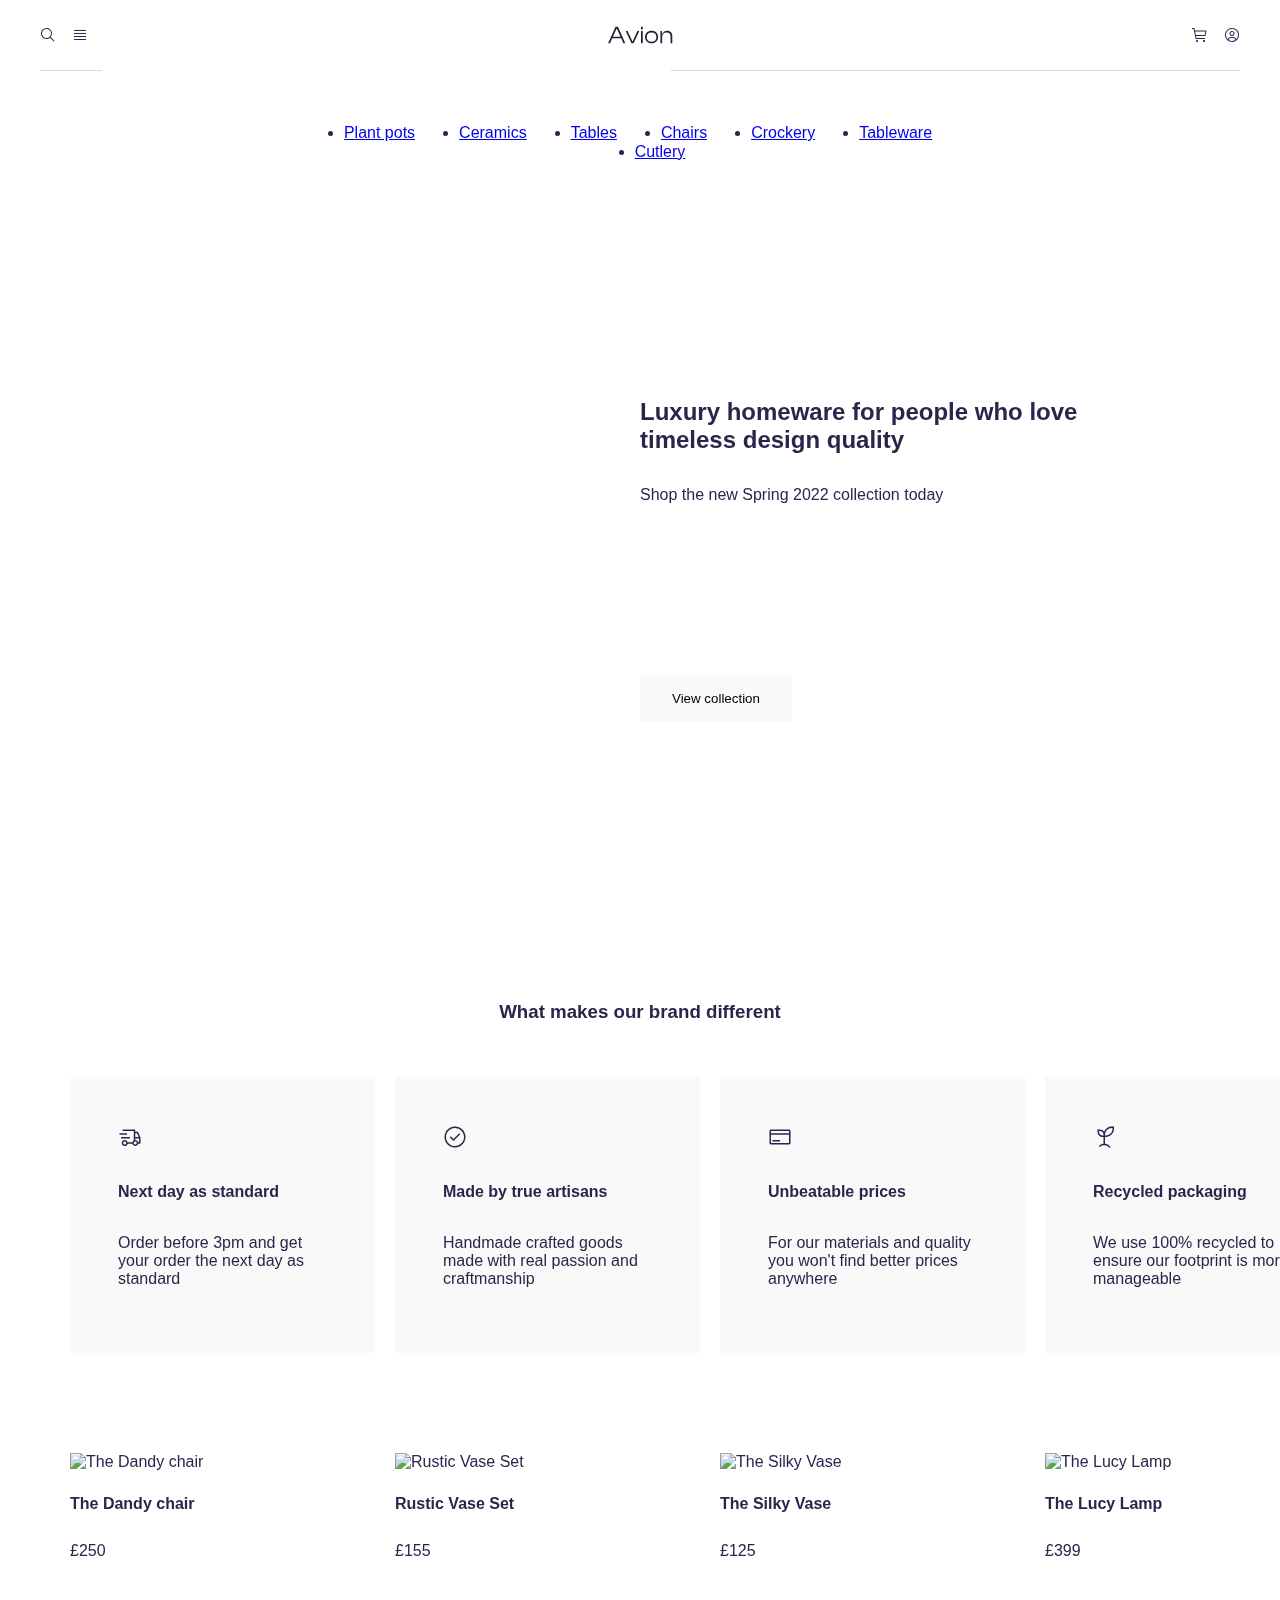
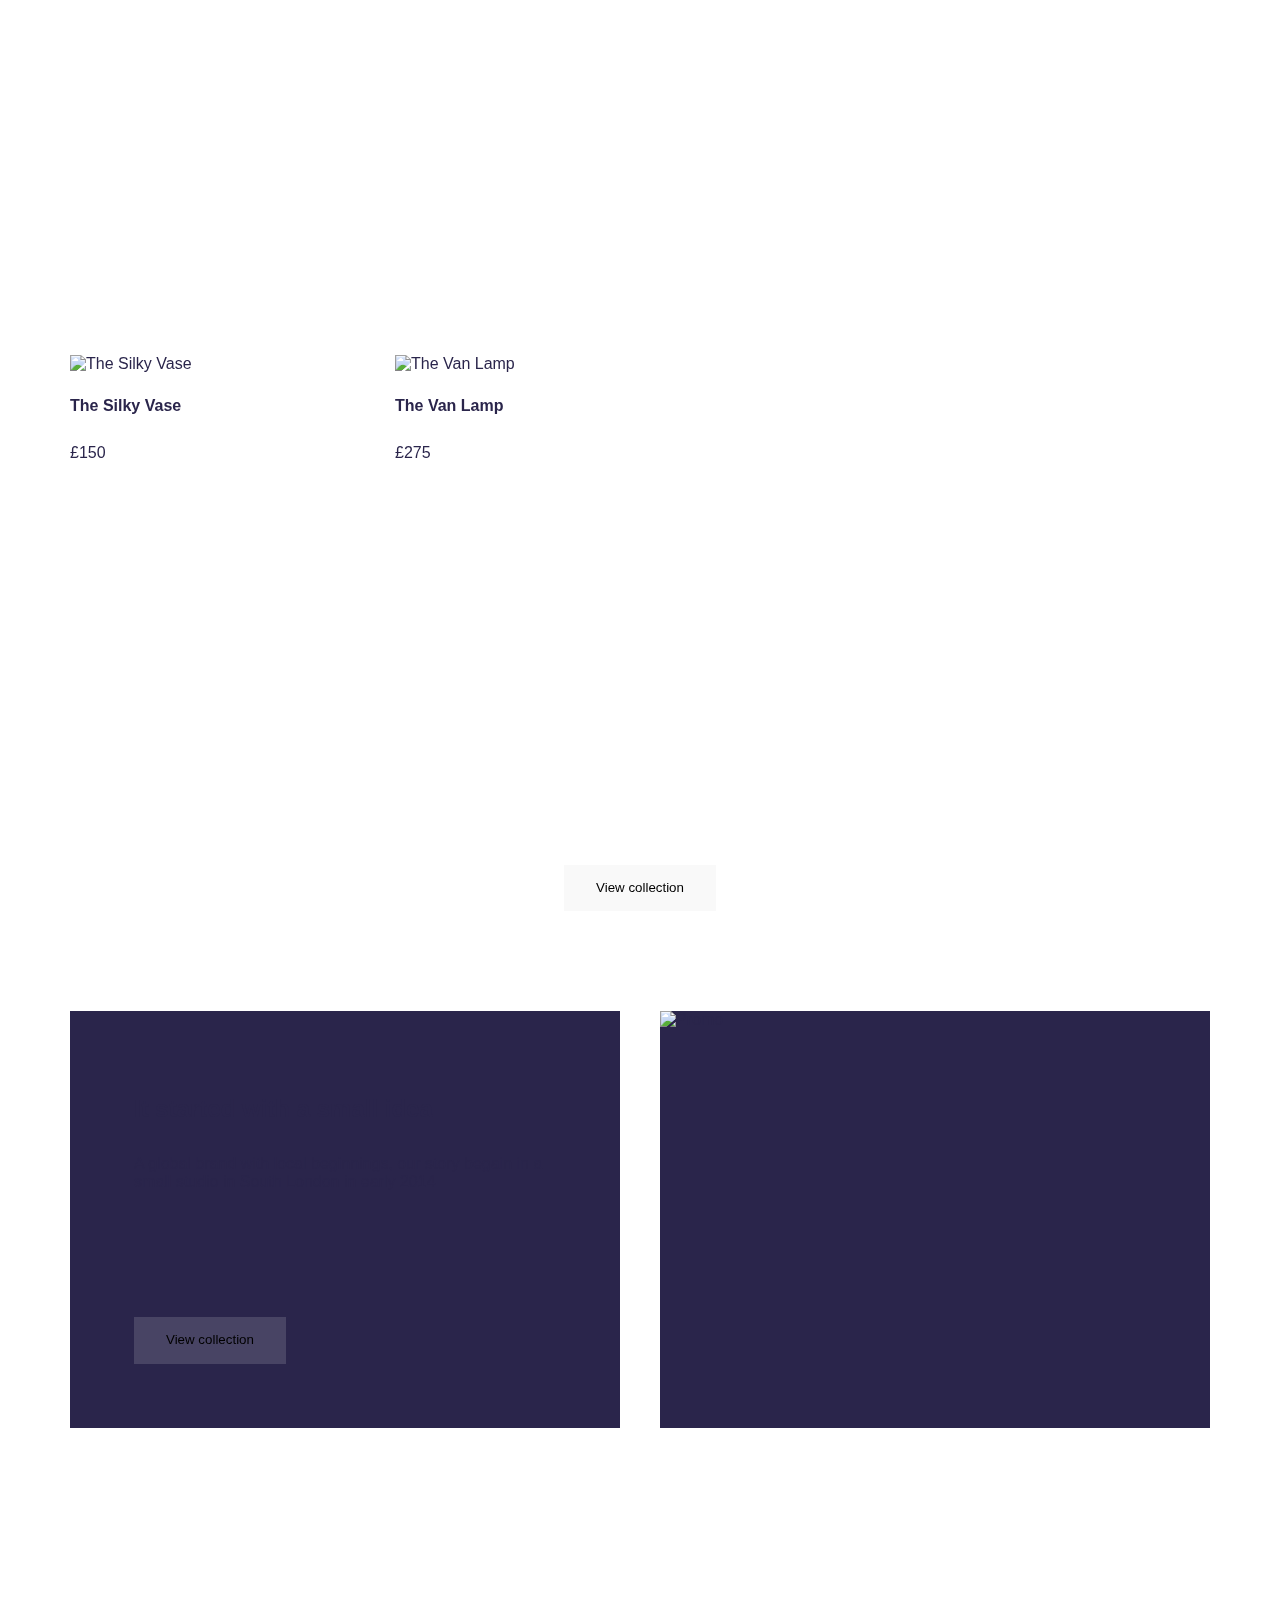
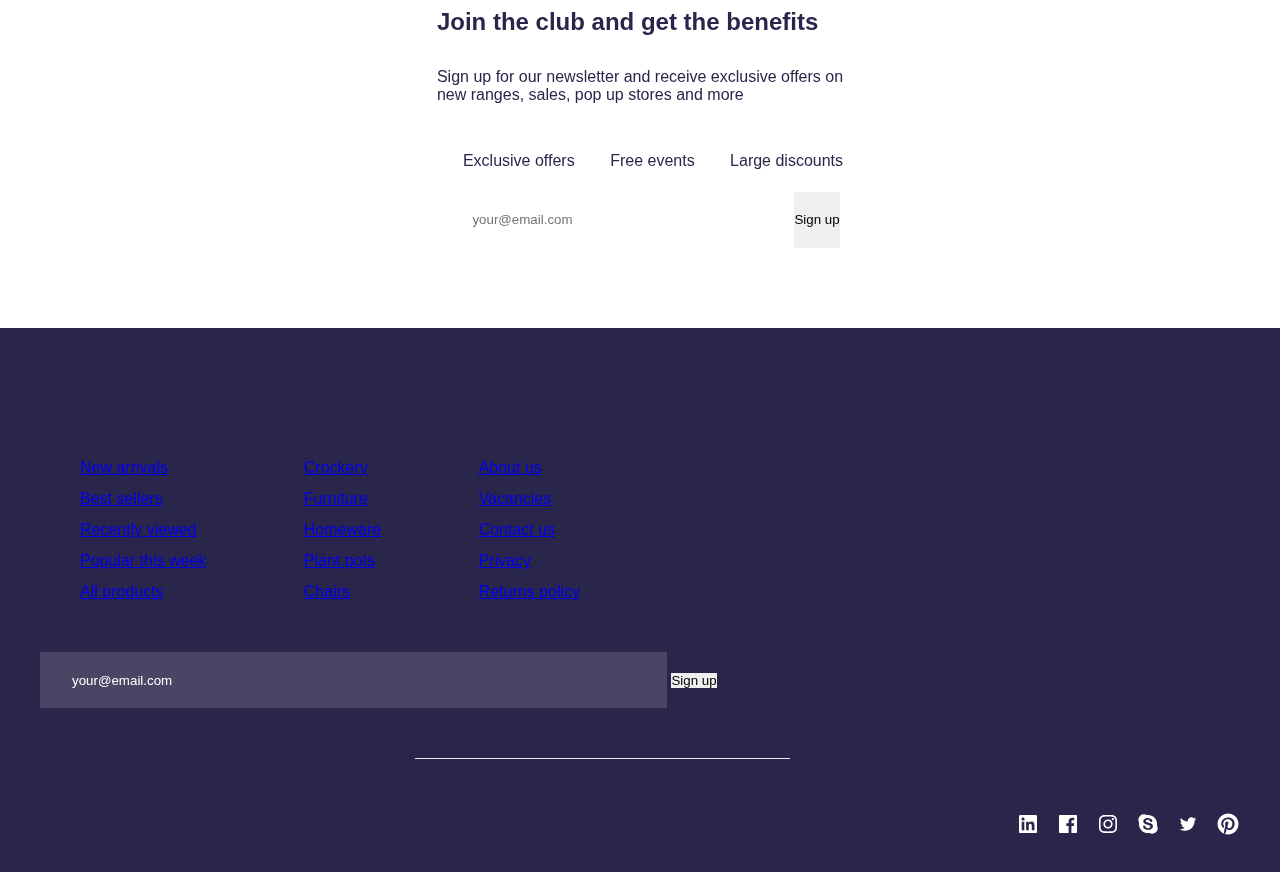
==== index.html @ 1f69c9cd "New Page" ====
<!DOCTYPE html>
<html lang="en">

<head>
  <meta charset="UTF-8" />
  <meta http-equiv="X-UA-Compatible" content="IE=edge" />
  <meta name="viewport" content="width=device-width, initial-scale=1.0" />

  <link href="https://api.fontshare.com/v2/css?f[]=satoshi@400&f[]=clash-display@400&display=swap" rel="stylesheet" />
  <link rel="shortcut icon" href="/img/ico/ico.ico" type="image/x-icon">

  <link rel="stylesheet" href="/css/style.css">
  <link rel="stylesheet" href="/css/fonts.css">
  <link rel="stylesheet" href="/css/responsive.css">

  <!-- <script>function addClass(A) { document.documentElement.classList.add(A) } var avif = new Image; function check_webp_feature(a) { var e = new Image; e.onload = function () { var A = 0 < e.width && 0 < e.height; a(A) }, e.onerror = function () { a(!1) }, e.src = "[data-uri]" } avif.src = "[data-uri]", avif.onload = function () { addClass("avif") }, avif.onerror = function () { check_webp_feature(function (A) { return addClass(A ? "webp" : "fallback") }) };</script> -->

  <title>Avion</title>
</head>

<body>

  <header class="header">

    <div class="header-container">
      <div class="wrapper">
        <nav class="top-nav__item wrapper">
          <a class="top-nav__ico" href="#" title="Search">
            <svg width="16" height="16" viewBox="0 0 24 24" fill="none" xmlns="http://www.w3.org/2000/svg">
              <rect width="24" height="24" fill="none" style="mix-blend-mode:multiply" />
              <path
                d="M21.7499 20.6894L16.0859 15.0254C17.4469 13.3914 18.1256 11.2956 17.9808 9.17395C17.8359 7.05231 16.8787 5.06819 15.3082 3.63434C13.7378 2.20048 11.675 1.42729 9.54894 1.4756C7.42292 1.52391 5.39736 2.39001 3.89365 3.89372C2.38993 5.39744 1.52384 7.42299 1.47552 9.54902C1.42721 11.675 2.20041 13.7378 3.63426 15.3083C5.06812 16.8788 7.05224 17.836 9.17387 17.9808C11.2955 18.1257 13.3913 17.447 15.0253 16.0859L20.6894 21.75L21.7499 20.6894ZM2.99993 9.75001C2.99993 8.41499 3.39581 7.10994 4.13751 5.99991C4.87921 4.88988 5.93342 4.02471 7.16682 3.51382C8.40022 3.00293 9.75742 2.86926 11.0668 3.12971C12.3762 3.39016 13.5789 4.03303 14.5229 4.97704C15.4669 5.92104 16.1098 7.12378 16.3702 8.43315C16.6307 9.74252 16.497 11.0997 15.9861 12.3331C15.4752 13.5665 14.6101 14.6207 13.5 15.3624C12.39 16.1041 11.085 16.5 9.74993 16.5C7.96033 16.498 6.2446 15.7862 4.97916 14.5208C3.71371 13.2553 3.00192 11.5396 2.99993 9.75001Z"
                fill="#2A254B" />
            </svg>
          </a>
          <a class="top-nav__ico menu" href="#" title="Menu">
            <svg width="16" height="16" viewBox="0 0 24 24" fill="none" xmlns="http://www.w3.org/2000/svg">
              <rect width="24" height="24" fill="white" style="mix-blend-mode:multiply" />
              <path d="M21 4.5H3V6H21V4.5Z" fill="#2A254B" />
              <path d="M21 18H3V19.5H21V18Z" fill="#2A254B" />
              <path d="M21 9H3V10.5H21V9Z" fill="#2A254B" />
              <path d="M21 13.5H3V15H21V13.5Z" fill="#2A254B" />
            </svg>
          </a>
        </nav>

        <a class="top-nav__link" href="index.html" title="Home">
          <svg width="65" height="30" viewBox="0 0 64 18" fill="none" xmlns="http://www.w3.org/2000/svg">
            <path
              d="M1.992 17L4.152 12.272H12.984L15.144 17H17.064L9.768 0.92H7.392L0.12 17H1.992ZM7.608 4.64L8.472 2.552H8.616L9.504 4.64L12.288 10.736H4.848L7.608 4.64ZM25.1717 17L30.8357 5.144H28.9877L24.2117 15.32H24.0677L19.2677 5.144H17.4197L23.0837 17H25.1717ZM34.2221 3.632V0.92H32.5181V3.632H34.2221ZM34.2221 17V5.144H32.5181V17H34.2221ZM42.8964 17.24C46.7844 17.24 49.3524 14.672 49.3524 11.072C49.3524 7.472 46.7844 4.904 42.8964 4.904C39.0324 4.904 36.4644 7.472 36.4644 11.072C36.4644 14.672 39.0324 17.24 42.8964 17.24ZM42.8964 15.704C39.6324 15.704 38.1444 13.952 38.1444 11.072C38.1444 8.216 39.6324 6.44 42.8964 6.44C46.1604 6.44 47.6724 8.216 47.6724 11.072C47.6724 13.952 46.1604 15.704 42.8964 15.704ZM53.3237 17V11.264C53.3237 8.216 54.8357 6.464 57.7157 6.464C60.4277 6.464 61.6037 7.88 61.6037 10.328V17H63.3077V10.088C63.3077 7.28 61.6517 4.904 58.3157 4.904C55.3637 4.904 53.6837 6.848 53.2757 8.864H53.1557V5.144H51.6197V17H53.3237Z"
              fill="#22202E" />
          </svg>
        </a>

        <nav class="top-nav__item wrapper">
          <a class="top-nav__ico" href="#" title="Cart">
            <svg width="16" height="16" viewBox="0 0 24 24" fill="none" xmlns="http://www.w3.org/2000/svg">
              <rect width="24" height="24" fill="white" style="mix-blend-mode:multiply" />
              <path
                d="M7.5 22.5C8.32843 22.5 9 21.8285 9 21C9 20.1716 8.32843 19.5 7.5 19.5C6.67157 19.5 6 20.1716 6 21C6 21.8285 6.67157 22.5 7.5 22.5Z"
                fill="#2A254B" />
              <path
                d="M18 22.5C18.8284 22.5 19.5 21.8285 19.5 21C19.5 20.1716 18.8284 19.5 18 19.5C17.1716 19.5 16.5 20.1716 16.5 21C16.5 21.8285 17.1716 22.5 18 22.5Z"
                fill="#2A254B" />
              <path
                d="M21 5.25003H4.365L3.75 2.10003C3.71494 1.92807 3.62068 1.77386 3.48364 1.66423C3.3466 1.5546 3.17546 1.49649 3 1.50003H0V3.00003H2.385L5.25 17.4C5.28506 17.572 5.37932 17.7262 5.51636 17.8358C5.6534 17.9455 5.82454 18.0036 6 18H19.5V16.5H6.615L6 13.5H19.5C19.6734 13.5043 19.8429 13.4483 19.9796 13.3416C20.1163 13.235 20.2119 13.0842 20.25 12.915L21.75 6.16503C21.7751 6.05375 21.7745 5.9382 21.7483 5.82718C21.722 5.71616 21.6708 5.61259 21.5985 5.52436C21.5261 5.43613 21.4347 5.36556 21.3309 5.31802C21.2272 5.27048 21.114 5.24723 21 5.25003ZM18.9 12H5.715L4.665 6.75003H20.0625L18.9 12Z"
                fill="#2A254B" />
            </svg>
          </a>
          <a class="top-nav__ico" href="#" title="Profile">
            <svg width="16" height="16" viewBox="0 0 24 24" fill="none" xmlns="http://www.w3.org/2000/svg">
              <rect width="24" height="24" fill="white" style="mix-blend-mode:multiply" />
              <path
                d="M12 6C11.2583 6 10.5333 6.21993 9.91662 6.63199C9.29993 7.04404 8.81928 7.62971 8.53546 8.31494C8.25163 9.00016 8.17736 9.75416 8.32206 10.4816C8.46675 11.209 8.82391 11.8772 9.34835 12.4017C9.8728 12.9261 10.541 13.2833 11.2684 13.4279C11.9958 13.5726 12.7498 13.4984 13.4351 13.2145C14.1203 12.9307 14.706 12.4501 15.118 11.8334C15.5301 11.2167 15.75 10.4917 15.75 9.75C15.75 8.75544 15.3549 7.80161 14.6517 7.09835C13.9484 6.39509 12.9946 6 12 6ZM12 12C11.555 12 11.12 11.868 10.75 11.6208C10.38 11.3736 10.0916 11.0222 9.92128 10.611C9.75098 10.1999 9.70642 9.7475 9.79324 9.31105C9.88005 8.87459 10.0943 8.47368 10.409 8.15901C10.7237 7.84434 11.1246 7.63005 11.5611 7.54323C11.9975 7.45642 12.4499 7.50097 12.861 7.67127C13.2722 7.84157 13.6236 8.12996 13.8708 8.49997C14.118 8.86998 14.25 9.30499 14.25 9.75C14.2493 10.3465 14.0121 10.9184 13.5903 11.3402C13.1684 11.7621 12.5965 11.9993 12 12Z"
                fill="#2A254B" />
              <path
                d="M12 1.5C9.9233 1.5 7.89323 2.11581 6.16652 3.26957C4.4398 4.42332 3.09399 6.0632 2.29927 7.98182C1.50455 9.90045 1.29661 12.0116 1.70176 14.0484C2.1069 16.0852 3.10693 17.9562 4.57538 19.4246C6.04383 20.8931 7.91476 21.8931 9.95156 22.2982C11.9884 22.7034 14.0996 22.4955 16.0182 21.7007C17.9368 20.906 19.5767 19.5602 20.7304 17.8335C21.8842 16.1068 22.5 14.0767 22.5 12C22.4969 9.21619 21.3896 6.5473 19.4212 4.57884C17.4527 2.61039 14.7838 1.50314 12 1.5ZM7.5 19.7824V18.75C7.50066 18.1535 7.73792 17.5815 8.15974 17.1597C8.58155 16.7379 9.15347 16.5007 9.75 16.5H14.25C14.8465 16.5007 15.4185 16.7379 15.8403 17.1597C16.2621 17.5815 16.4993 18.1535 16.5 18.75V19.7824C15.1344 20.5798 13.5814 21 12 21C10.4186 21 8.86563 20.5798 7.5 19.7824ZM17.9944 18.6944C17.9795 17.7105 17.5786 16.772 16.8782 16.0809C16.1778 15.3899 15.2339 15.0017 14.25 15H9.75C8.76608 15.0017 7.8222 15.3899 7.1218 16.0809C6.42139 16.772 6.02054 17.7105 6.00563 18.6944C4.64555 17.4799 3.68643 15.881 3.25526 14.1093C2.82408 12.3377 2.9412 10.4769 3.59111 8.77324C4.24101 7.06963 5.39304 5.6036 6.89466 4.56927C8.39627 3.53495 10.1766 2.98112 12 2.98112C13.8234 2.98112 15.6037 3.53495 17.1054 4.56927C18.607 5.6036 19.759 7.06963 20.4089 8.77324C21.0588 10.4769 21.1759 12.3377 20.7448 14.1093C20.3136 15.881 19.3545 17.4799 17.9944 18.6944Z"
                fill="#2A254B" />
            </svg>
          </a>
        </nav>
      </div>

      <div class="header-wrapper">
        <xml version="1.0" standalone="no" ?>
          <svg id="Divider" width="1386" height="1" viewBox="0 0 1386 1" fill="none" xmlns="http://www.w3.org/2000/svg"
            style="max-width: 100%; max-height: 100%;">
            <line x1="-4.37114e-08" y1="0.500122" x2="1386" y2="0.500001" stroke="black" stroke-opacity="0.1"
              stroke-dasharray="0,0,0,1386">
              <animate attributeType="XML" attributeName="stroke-dasharray" repeatCount="1" dur="1.6129032258064515s"
                values="0,0,0,1386; 
                  0,693,693,0; 
                  1386,0,0,0" keyTimes="0; 0.5; 1" fill="freeze"></animate>
            </line>
            <line x1="-4.37114e-08" y1="0.500122" x2="1386" y2="0.500001" stroke="#CAC6DA" stroke-opacity="0.1"
              stroke-dasharray="0,0,0,1386">
              <animate attributeType="XML" attributeName="stroke-dasharray" repeatCount="1" dur="1.6129032258064515s"
                values="0,0,0,1386; 
                  0,693,693,0; 
                  1386,0,0,0" keyTimes="0; 0.5; 1" fill="freeze"></animate>
            </line>
            <line x1="-4.37114e-08" y1="0.500122" x2="1386" y2="0.500001" stroke="#4E4D93" stroke-opacity="0.1"
              stroke-dasharray="0,0,0,1386">
              <animate attributeType="XML" attributeName="stroke-dasharray" repeatCount="1" dur="1.6129032258064515s"
                values="0,0,0,1386; 
                  0,693,693,0; 
                  1386,0,0,0" keyTimes="0; 0.5; 1" fill="freeze"></animate>
            </line>
            <setting>{"type":"direct","speed":31,"random":1,"shift":1,"size":1,"rupture":50}</setting>
          </svg>
      </div>

      <div class="header-wrapper">
        <nav class="top-nav__link">
          <ul class="main-nav__list wrapper">
            <li class="main-nav__item">
              <a class="body__medium link" href="#">Plant pots</a>
            </li>
            <li class="main-nav__item">
              <a class="body__medium link" href="#">Ceramics</a>
            </li>
            <li class="main-nav__item">
              <a class="body__medium link" href="#">Tables</a>
            </li>
            <li class="main-nav__item">
              <a class="body__medium link" href="#">Chairs</a>
            </li>
            <li class="main-nav__item">
              <a class="body__medium link" href="#">Crockery</a>
            </li>
            <li class="main-nav__item">
              <a class="body__medium link" href="#">Tableware</a>
            </li>
            <li class="main-nav__item">
              <a class="body__medium link" href="#">Cutlery</a>
            </li>
          </ul>
        </nav>
      </div>

    </div>

  </header>

  <main>

    <section class="hero-block">
      <div class="container">
        <div class="wrapper-right">
          <div class="hero-block__content wrapper-column">
            <div class="block__text">
              <h2>
                Luxury homeware for people who love timeless design quality
              </h2>
              <p class="body__large card-header">
                Shop the new Spring 2022 collection today
              </p>
            </div>
            <button class="view-collection__button body__medium">
              View collection
            </button>
          </div>
        </div>
      </div>
    </section>

    <section class="features">
      <div class="container">

        <div class="content">

          <div class="features_header">
            <h3>What makes our brand different</h3>
          </div>

          <div class="wrapper card-wrapper">

            <div class="features-card">

              <svg width="24" height="24" viewBox="0 0 24 24" fill="none" xmlns="http://www.w3.org/2000/svg">
                <rect width="24" height="24" fill="none" style="mix-blend-mode:multiply" />
                <path d="M12 12H3V13.5H12V12Z" fill="#2A254B" />
                <path d="M9 8.25H1.5V9.75H9V8.25Z" fill="#2A254B" />
                <path
                  d="M22.4392 12.4548L20.1892 7.2048C20.1315 7.06979 20.0355 6.95469 19.9129 6.87383C19.7904 6.79297 19.6468 6.74991 19.5 6.75H17.25V5.25C17.25 5.05109 17.171 4.86032 17.0303 4.71967C16.8897 4.57902 16.6989 4.5 16.5 4.5H4.5V6H15.75V15.4172C15.4083 15.6156 15.1092 15.8797 14.8701 16.1943C14.6309 16.5089 14.4564 16.8677 14.3566 17.25H9.64342C9.46088 16.543 9.02675 15.9269 8.42242 15.517C7.81809 15.1072 7.08504 14.9319 6.36067 15.0239C5.63631 15.1159 4.97038 15.4689 4.48768 16.0168C4.00499 16.5647 3.73869 17.2698 3.73869 18C3.73869 18.7302 4.00499 19.4353 4.48768 19.9832C4.97038 20.5311 5.63631 20.8841 6.36067 20.9761C7.08504 21.0681 7.81809 20.8928 8.42242 20.483C9.02675 20.0731 9.46088 19.457 9.64342 18.75H14.3566C14.5201 19.3933 14.8934 19.9638 15.4174 20.3712C15.9414 20.7787 16.5862 20.9999 17.25 20.9999C17.9138 20.9999 18.5586 20.7787 19.0826 20.3712C19.6066 19.9638 19.9799 19.3933 20.1434 18.75H21.75C21.9489 18.75 22.1397 18.671 22.2803 18.5303C22.421 18.3897 22.5 18.1989 22.5 18V12.75C22.5 12.6485 22.4793 12.548 22.4392 12.4548ZM6.75 19.5C6.45333 19.5 6.16332 19.412 5.91665 19.2472C5.66997 19.0824 5.47771 18.8481 5.36418 18.574C5.25065 18.2999 5.22094 17.9983 5.27882 17.7074C5.3367 17.4164 5.47956 17.1491 5.68934 16.9393C5.89912 16.7296 6.16639 16.5867 6.45736 16.5288C6.74834 16.4709 7.04994 16.5006 7.32403 16.6142C7.59811 16.7277 7.83238 16.92 7.9972 17.1666C8.16203 17.4133 8.25 17.7033 8.25 18C8.24954 18.3977 8.09136 18.779 7.81016 19.0602C7.52895 19.3414 7.14768 19.4995 6.75 19.5ZM17.25 8.25H19.0056L20.6129 12H17.25V8.25ZM17.25 19.5C16.9533 19.5 16.6633 19.412 16.4166 19.2472C16.17 19.0824 15.9777 18.8481 15.8642 18.574C15.7506 18.2999 15.7209 17.9983 15.7788 17.7074C15.8367 17.4164 15.9796 17.1491 16.1893 16.9393C16.3991 16.7296 16.6664 16.5867 16.9574 16.5288C17.2483 16.4709 17.5499 16.5006 17.824 16.6142C18.0981 16.7277 18.3324 16.92 18.4972 17.1666C18.662 17.4133 18.75 17.7033 18.75 18C18.7495 18.3977 18.5914 18.779 18.3102 19.0602C18.0289 19.3414 17.6477 19.4995 17.25 19.5ZM21 17.25H20.1434C19.9782 16.6076 19.6045 16.0382 19.0808 15.631C18.5572 15.2239 17.9133 15.0019 17.25 15V13.5H21V17.25Z"
                  fill="#2A254B" />
              </svg>
              <h4 class="card-header">Next day as standard</h4>
              <p class="body__medium">
                Order before 3pm and get your order the next day as standard
              </p>

            </div>

            <div class="features-card">

              <svg width="24" height="24" viewBox="0 0 24 24" fill="none" xmlns="http://www.w3.org/2000/svg">
                <rect width="24" height="24" fill="none" style="mix-blend-mode:multiply" />
                <path d="M10.5 16.0605L6.75 12.3097L7.80976 11.25L10.5 13.9395L16.1888 8.25L17.25 9.31125L10.5 16.0605Z"
                  fill="#2A254B" />
                <path
                  d="M12 1.5C9.9233 1.5 7.89323 2.11581 6.16652 3.26957C4.4398 4.42332 3.09399 6.0632 2.29927 7.98182C1.50455 9.90045 1.29661 12.0116 1.70176 14.0484C2.1069 16.0852 3.10693 17.9562 4.57538 19.4246C6.04383 20.8931 7.91476 21.8931 9.95156 22.2982C11.9884 22.7034 14.0996 22.4955 16.0182 21.7007C17.9368 20.906 19.5767 19.5602 20.7304 17.8335C21.8842 16.1068 22.5 14.0767 22.5 12C22.5 9.21523 21.3938 6.54451 19.4246 4.57538C17.4555 2.60625 14.7848 1.5 12 1.5ZM12 21C10.22 21 8.47992 20.4722 6.99987 19.4832C5.51983 18.4943 4.36628 17.0887 3.68509 15.4442C3.0039 13.7996 2.82567 11.99 3.17294 10.2442C3.5202 8.49836 4.37737 6.89471 5.63604 5.63604C6.89472 4.37737 8.49836 3.5202 10.2442 3.17293C11.99 2.82567 13.7996 3.0039 15.4442 3.68508C17.0887 4.36627 18.4943 5.51983 19.4832 6.99987C20.4722 8.47991 21 10.22 21 12C21 14.3869 20.0518 16.6761 18.364 18.364C16.6761 20.0518 14.387 21 12 21Z"
                  fill="#2A254B" />
              </svg>
              <h4 class="card-header">Made by true artisans</h4>
              <p class="body__medium">
                Handmade crafted goods made with real passion and craftmanship
              </p>

            </div>

            <div class="features-card">

              <svg width="24" height="24" viewBox="0 0 24 24" fill="none" xmlns="http://www.w3.org/2000/svg">
                <rect width="24" height="24" fill="none" style="mix-blend-mode:multiply" />
                <path
                  d="M21 4.5H3C2.60218 4.5 2.22064 4.65804 1.93934 4.93934C1.65804 5.22064 1.5 5.60218 1.5 6V18C1.5 18.3978 1.65804 18.7794 1.93934 19.0607C2.22064 19.342 2.60218 19.5 3 19.5H21C21.3978 19.5 21.7794 19.342 22.0607 19.0607C22.342 18.7794 22.5 18.3978 22.5 18V6C22.5 5.60218 22.342 5.22064 22.0607 4.93934C21.7794 4.65804 21.3978 4.5 21 4.5ZM21 6V8.25H3V6H21ZM3 18V9.75H21V18H3Z"
                  fill="#2A254B" />
                <path d="M12 15H4.5V16.5H12V15Z" fill="#2A254B" />
              </svg>
              <h4 class="card-header">Unbeatable prices</h4>
              <p class="body__medium">
                For our materials and quality you won't find better prices anywhere
              </p>

            </div>

            <div class="features-card">

              <svg width="24" height="24" viewBox="0 0 24 24" fill="none" xmlns="http://www.w3.org/2000/svg">
                <rect width="24" height="24" fill="none" style="mix-blend-mode:multiply" />
                <path
                  d="M18.75 1.5C17.0878 1.50275 15.4651 2.00708 14.0942 2.94704C12.7232 3.887 11.6679 5.21881 11.0662 6.7683C10.5841 6.06903 9.93949 5.49727 9.18767 5.10216C8.43584 4.70705 7.59932 4.50041 6.75 4.5H4.5V6.75C4.50155 8.14191 5.05517 9.47637 6.0394 10.4606C7.02363 11.4448 8.35809 11.9985 9.75 12H10.5V18.787C8.7773 18.9554 7.16718 19.7191 5.94675 20.9465L7.00725 22.0071C7.63464 21.3798 8.39333 20.8995 9.22869 20.6006C10.064 20.3018 10.9553 20.192 11.8382 20.279C12.7211 20.3661 13.5737 20.6478 14.3347 21.104C15.0956 21.5602 15.7459 22.1794 16.2387 22.9172L17.4849 22.0826C16.8701 21.1638 16.0593 20.3926 15.111 19.8244C14.1626 19.2562 13.1002 18.9052 12 18.7965V12H12.75C14.9373 11.9975 17.0343 11.1275 18.5809 9.58089C20.1275 8.03425 20.9975 5.93727 21 3.75V1.5H18.75ZM9.75 10.5C8.75579 10.4989 7.80262 10.1034 7.0996 9.4004C6.39658 8.69738 6.00113 7.74421 6 6.75V6H6.75C7.74423 6.00107 8.69744 6.3965 9.40047 7.09953C10.1035 7.80256 10.4989 8.75577 10.5 9.75V10.5H9.75ZM19.5 3.75C19.498 5.5396 18.7862 7.25534 17.5208 8.52078C16.2553 9.78622 14.5396 10.498 12.75 10.5H12V9.75C12.002 7.9604 12.7138 6.24466 13.9792 4.97922C15.2447 3.71378 16.9604 3.00199 18.75 3H19.5V3.75Z"
                  fill="#2A254B" />
              </svg>
              <h4 class="card-header">Recycled packaging</h4>
              <p class="body__medium">
                We use 100% recycled to ensure our footprint is more manageable
              </p>

            </div>

          </div>

        </div>

      </div>
    </section>

    <section class="listings">
      <div class="container">

        <div class="content">

          <div class="card-wrapper">

            <div class="listings-card">
              <picture>
                <source srcSet="/img/pic/Photo.avif" type="image/avif" />
                <img width="305" height="375" decoding="async" loading="lazy" src="/img/pic/Photo.avif"
                  alt="The Dandy chair" />
              </picture>
              <h4 class="listing-card-header">The Dandy chair</h4>
              <p class="body__large">£250</p>
            </div>

            <div class="listings-card">
              <picture>
                <source srcSet="/img/pic/Photo-1.avif" type="image/avif" />
                <img width="305" height="375" decoding="async" loading="lazy" src="/img/pic/Photo-1.avif"
                  alt="Rustic Vase Set" />
              </picture>
              <h4 class="listing-card-header">Rustic Vase Set</h4>
              <p class="body__large">£155</p>
            </div>

            <div class="listings-card">
              <picture>
                <source srcSet="/img/pic/Photo-2.avif" type="image/avif" />
                <img width="305" height="375" decoding="async" loading="lazy" src="/img/pic/Photo-2.avif"
                  alt="The Silky Vase" />
              </picture>
              <h4 class="listing-card-header">The Silky Vase</h4>
              <p class="body__large">£125</p>
            </div>

            <div class="listings-card">
              <picture>
                <source srcSet="/img/pic/Photo-3.avif" type="image/avif" />
                <img width="305" height="375" decoding="async" loading="lazy" src="/img/pic/Photo-3.avif"
                  alt="The Lucy Lamp" />
              </picture>
              <h4 class="listing-card-header">The Lucy Lamp</h4>
              <p class="body__large">£399</p>
            </div>

            <div class="listings-card">
              <picture>
                <source srcSet="/img/pic/Photo-4.avif" type="image/avif" />
                <img width="305" height="375" decoding="async" loading="lazy" src="/img/pic/Photo-4.avif"
                  alt="The Silky Vase" />
              </picture>
              <h4 class="listing-card-header">The Silky Vase</h4>
              <p class="body__large">£150</p>
            </div>

            <div class="listings-card">
              <picture>
                <source srcSet="/img/pic/Photo-5.avif" type="image/avif" />
                <img width="305" height="375" decoding="async" loading="lazy" src="/img/pic/Photo-5.avif"
                  alt="The Van Lamp" />
              </picture>
              <h4 class="listing-card-header">The Van Lamp</h4>
              <p class="body__large">£275</p>
            </div>

          </div>

          <button class="view-collection__button body__medium listings-button">
            View collection
          </button>

        </div>

      </div>

    </section>

    <section class="promo">
      <div class="container">
        <div class="wrapper">
          <div class="promo-card wrapper-column">
            <div class="block__text">
              <h2 class="white">It started with a small idea</h2>
              <p class="body__large card-header white">
                A global brand with local beginnings, our story begain in a small studio in South
                London in early 2014
              </p>
            </div>
            <button class="view-collection__button button__white body__medium white">
              View collection
            </button>
          </div>
          <div class="promo-card" style="padding: 0;">
            <img src="/img/pic/ImagePromo.avif" alt="Promo">
          </div>
        </div>
      </div>
    </section>

    <section class="club">
      <div class="container">

        <div class="wrapper">

          <div class="club-content">
            <div class="text">
              <h2 class="white center">Join the club and get the benefits</h2>
              <p class="body__large card-header white center">
                Sign up for our newsletter and receive exclusive offers on<br>new ranges, sales, pop up
                stores and more
              </p>
            </div>
            <div class="wrapper">
              <div class="wrapper">
                <svg width="16" height="16" viewBox="0 0 16 16" fill="none" xmlns="http://www.w3.org/2000/svg">
                  <rect width="16" height="16" fill="none" style="mix-blend-mode:multiply" />
                  <path
                    d="M8 1C6.61553 1 5.26216 1.41054 4.11101 2.17971C2.95987 2.94888 2.06266 4.04213 1.53285 5.32122C1.00303 6.6003 0.86441 8.00776 1.13451 9.36563C1.4046 10.7235 2.07129 11.9708 3.05026 12.9497C4.02922 13.9287 5.2765 14.5954 6.63437 14.8655C7.99224 15.1356 9.3997 14.997 10.6788 14.4672C11.9579 13.9373 13.0511 13.0401 13.8203 11.889C14.5895 10.7378 15 9.38447 15 8C15 6.14348 14.2625 4.36301 12.9497 3.05025C11.637 1.7375 9.85652 1 8 1ZM7 10.7954L4.5 8.2954L5.2953 7.5L7 9.2046L10.705 5.5L11.5029 6.29295L7 10.7954Z"
                    fill="white" />
                </svg>
                <p class="body__medium white checkmark">Exclusive offers</p>
              </div>
              <div class="wrapper">
                <svg width="16" height="16" viewBox="0 0 16 16" fill="none" xmlns="http://www.w3.org/2000/svg">
                  <rect width="16" height="16" fill="none" style="mix-blend-mode:multiply" />
                  <path
                    d="M8 1C6.61553 1 5.26216 1.41054 4.11101 2.17971C2.95987 2.94888 2.06266 4.04213 1.53285 5.32122C1.00303 6.6003 0.86441 8.00776 1.13451 9.36563C1.4046 10.7235 2.07129 11.9708 3.05026 12.9497C4.02922 13.9287 5.2765 14.5954 6.63437 14.8655C7.99224 15.1356 9.3997 14.997 10.6788 14.4672C11.9579 13.9373 13.0511 13.0401 13.8203 11.889C14.5895 10.7378 15 9.38447 15 8C15 6.14348 14.2625 4.36301 12.9497 3.05025C11.637 1.7375 9.85652 1 8 1ZM7 10.7954L4.5 8.2954L5.2953 7.5L7 9.2046L10.705 5.5L11.5029 6.29295L7 10.7954Z"
                    fill="white" />
                </svg>
                <p class="body__medium white checkmark">Free events</p>
              </div>
              <div class="wrapper">
                <svg width="16" height="16" viewBox="0 0 16 16" fill="none" xmlns="http://www.w3.org/2000/svg">
                  <rect width="16" height="16" fill="none" style="mix-blend-mode:multiply" />
                  <path
                    d="M8 1C6.61553 1 5.26216 1.41054 4.11101 2.17971C2.95987 2.94888 2.06266 4.04213 1.53285 5.32122C1.00303 6.6003 0.86441 8.00776 1.13451 9.36563C1.4046 10.7235 2.07129 11.9708 3.05026 12.9497C4.02922 13.9287 5.2765 14.5954 6.63437 14.8655C7.99224 15.1356 9.3997 14.997 10.6788 14.4672C11.9579 13.9373 13.0511 13.0401 13.8203 11.889C14.5895 10.7378 15 9.38447 15 8C15 6.14348 14.2625 4.36301 12.9497 3.05025C11.637 1.7375 9.85652 1 8 1ZM7 10.7954L4.5 8.2954L5.2953 7.5L7 9.2046L10.705 5.5L11.5029 6.29295L7 10.7954Z"
                    fill="white" />
                </svg>
                <p class="body__medium white checkmark">Large discounts</p>
              </div>
            </div>
            <form class="club-form" action="#">
              <input class="body__medium club-input" type="email" placeholder="your@email.com">
              <input class="body__medium" type="button" value="Sign up">
            </form>
          </div>

        </div>

      </div>
    </section>

  </main>

  <footer class="footer">
    <div class="header-container">

      <div class="wrapper footer-wrapper">

        <div class="footer-menu-wrapper">

          <nav class="footer-nav">

            <h5 class="white">Menu</h5>

            <ul class="footer-nav__list">
              <li class="footer-nav__item">
                <a class="body__small white" href="#">New arrivals</a>
              </li>
              <li class="footer-nav__item">
                <a class="body__small white" href="#">Best sellers</a>
              </li>
              <li class="footer-nav__item">
                <a class="body__small white" href="#">Recently viewed</a>
              </li>
              <li class="footer-nav__item">
                <a class="body__small white" href="#">Popular this week</a>
              </li>
              <li class="footer-nav__item">
                <a class="body__small white" href="#">All products</a>
              </li>
            </ul>

          </nav>

          <nav class="footer-nav">

            <h5 class="white">Categories</h5>

            <ul class="footer-nav__list">
              <li class="footer-nav__item">
                <a class="body__small white" href="#">Crockery</a>
              </li>
              <li class="footer-nav__item">
                <a class="body__small white" href="#">Furniture</a>
              </li>
              <li class="footer-nav__item">
                <a class="body__small white" href="#">Homeware</a>
              </li>
              <li class="footer-nav__item">
                <a class="body__small white" href="#">Plant pots</a>
              </li>
              <li class="footer-nav__item">
                <a class="body__small white" href="#">Chairs</a>
              </li>
            </ul>

          </nav>

          <nav class="footer-nav">

            <h5 class="white">Our company</h5>

            <ul class="footer-nav__list">
              <li class="footer-nav__item">
                <a class="body__small white" href="#">About us</a>
              </li>
              <li class="footer-nav__item">
                <a class="body__small white" href="#">Vacancies</a>
              </li>
              <li class="footer-nav__item">
                <a class="body__small white" href="#">Contact us</a>
              </li>
              <li class="footer-nav__item">
                <a class="body__small white" href="#">Privacy</a>
              </li>
              <li class="footer-nav__item">
                <a class="body__small white" href="#">Returns policy</a>
              </li>
            </ul>

          </nav>

        </div>

        <form class="footer-form" action="#">
          <div class="form-label">
            <label class="white">Join our mailing list</label>
          </div>
          <div class="form-content">
            <input class="body__medium footer-input white" type="email" placeholder="your@email.com">
            <input class="body__medium" type="button" value="Sign up">
          </div>
        </form>

      </div>

      <div class="header-wrapper">
        <xml version="1.0" standalone="no" ?>
          <svg id="Line11" width="1386" height="1" viewBox="0 0 1386 1" fill="none" xmlns="http://www.w3.org/2000/svg"
            style="max-width: 100%; max-height: 100%;">
            <line y1="0.5" x2="1386" y2="0.5" stroke="#4E4D93" stroke-dasharray="0,0,0,1386">
              <animate attributeType="XML" attributeName="stroke-dasharray" repeatCount="1" dur="2.5s" values="0,0,0,1386; 
          0,638.5,638.5,0; 
          1386,0,0,0" keyTimes="0; 0.5; 1" fill="freeze"></animate>
            </line>
            <line y1="0.5" x2="1386" y2="0.5" stroke="#8F94FF" stroke-dasharray="0,0,0,1386">
              <animate attributeType="XML" attributeName="stroke-dasharray" repeatCount="1" dur="2.5s" values="0,0,0,1386; 
          0,638.5,638.5,0; 
          1386,0,0,0" keyTimes="0; 0.5; 1" fill="freeze"></animate>
            </line>
            <line y1="0.5" x2="1386" y2="0.5" stroke="#F7F7F7" stroke-dasharray="0,0,0,1386">
              <animate attributeType="XML" attributeName="stroke-dasharray" repeatCount="1" dur="2.5s" values="0,0,0,1386; 
          0,638.5,638.5,0; 
          1386,0,0,0" keyTimes="0; 0.5; 1" fill="freeze"></animate>
            </line>
            <setting>{"type":"direct","speed":20,"random":1,"shift":1,"size":1,"rupture":50}</setting>
          </svg>
      </div>

      <div class="footer-wrapper-icons">

        <div class="wrapper">
          <p class="body__small white">
            Copyright 2022 Avion LTD
          </p>
        </div>

        <nav style="width: 264px;">
          <ul class="wrapper">
            <li>
              <a href="#" title="linkedin">
                <svg width="24" height="24" viewBox="0 0 24 24" fill="none" xmlns="http://www.w3.org/2000/svg">
                  <rect width="24" height="24" fill="none" style="mix-blend-mode:multiply" />
                  <path
                    d="M19.65 3H4.35C3.6 3 3 3.6 3 4.275V19.65C3 20.325 3.6 20.925 4.35 20.925H19.65C20.4 20.925 21 20.325 21 19.65V4.275C21 3.6 20.4 3 19.65 3ZM8.325 18.3H5.7V9.75H8.325V18.3ZM7.05 8.55C6.225 8.55 5.475 7.875 5.475 6.975C5.475 6.075 6.15 5.4 7.05 5.4C7.875 5.4 8.625 6.075 8.625 6.975C8.625 7.875 7.875 8.55 7.05 8.55ZM18.375 18.225H15.75V14.025C15.75 13.05 15.75 11.7 14.325 11.7C12.9 11.7 12.75 12.825 12.75 13.875V18.15H10.125V9.75H12.6V10.875H12.675C13.05 10.2 13.95 9.45 15.225 9.45C17.925 9.45 18.45 11.25 18.45 13.575V18.225H18.375Z"
                    fill="white" />
                </svg>
              </a>
            </li>
            <li>
              <a href="#" title="facebook">
                <svg width="24" height="24" viewBox="0 0 24 24" fill="none" xmlns="http://www.w3.org/2000/svg">
                  <rect width="24" height="24" fill="none" style="mix-blend-mode:multiply" />
                  <path
                    d="M20.0025 3H3.9975C3.73355 3.00196 3.48097 3.10769 3.29433 3.29433C3.10769 3.48097 3.00196 3.73355 3 3.9975V20.0025C3.00196 20.2664 3.10769 20.519 3.29433 20.7057C3.48097 20.8923 3.73355 20.998 3.9975 21H12.615V14.04H10.275V11.3175H12.615V9.315C12.615 6.99 14.0325 5.7225 16.1175 5.7225C16.815 5.7225 17.5125 5.7225 18.21 5.8275V8.25H16.7775C15.645 8.25 15.4275 8.79 15.4275 9.5775V11.31H18.1275L17.775 14.0325H15.4275V21H20.0025C20.2664 20.998 20.519 20.8923 20.7057 20.7057C20.8923 20.519 20.998 20.2664 21 20.0025V3.9975C20.998 3.73355 20.8923 3.48097 20.7057 3.29433C20.519 3.10769 20.2664 3.00196 20.0025 3Z"
                    fill="white" />
                </svg>
              </a>
            </li>
            <li>
              <a href="#" title="instagram">
                <svg width="24" height="24" viewBox="0 0 24 24" fill="none" xmlns="http://www.w3.org/2000/svg">
                  <rect width="24" height="24" fill="none" style="mix-blend-mode:multiply" />
                  <path
                    d="M16.8042 8.2758C17.4007 8.2758 17.8842 7.79227 17.8842 7.1958C17.8842 6.59933 17.4007 6.1158 16.8042 6.1158C16.2077 6.1158 15.7242 6.59933 15.7242 7.1958C15.7242 7.79227 16.2077 8.2758 16.8042 8.2758Z"
                    fill="white" />
                  <path
                    d="M12 7.37835C11.0859 7.37835 10.1924 7.64941 9.43235 8.15724C8.67232 8.66507 8.07995 9.38688 7.73015 10.2314C7.38035 11.0759 7.28883 12.0051 7.46715 12.9016C7.64548 13.7982 8.08565 14.6217 8.732 15.268C9.37835 15.9144 10.2018 16.3545 11.0984 16.5328C11.9949 16.7112 12.9241 16.6196 13.7686 16.2698C14.6131 15.92 15.3349 15.3277 15.8428 14.5677C16.3506 13.8076 16.6217 12.9141 16.6217 12C16.6217 10.7743 16.1347 9.59873 15.268 8.732C14.4013 7.86527 13.2257 7.37835 12 7.37835ZM12 15C11.4067 15 10.8266 14.8241 10.3333 14.4944C9.83994 14.1648 9.45542 13.6962 9.22836 13.1481C9.0013 12.5999 8.94189 11.9967 9.05764 11.4147C9.1734 10.8328 9.45912 10.2982 9.87868 9.87868C10.2982 9.45912 10.8328 9.1734 11.4147 9.05764C11.9967 8.94189 12.5999 9.0013 13.1481 9.22836C13.6962 9.45542 14.1648 9.83994 14.4944 10.3333C14.8241 10.8266 15 11.4067 15 12C15 12.7956 14.6839 13.5587 14.1213 14.1213C13.5587 14.6839 12.7956 15 12 15Z"
                    fill="white" />
                  <path
                    d="M12 4.62165C14.4031 4.62165 14.6878 4.6308 15.6368 4.67415C16.2075 4.68094 16.7728 4.78577 17.308 4.98405C17.6961 5.13381 18.0486 5.36316 18.3428 5.65732C18.6369 5.95149 18.8663 6.30398 19.016 6.6921C19.2143 7.22731 19.3191 7.79261 19.3259 8.36333C19.3692 9.3123 19.3784 9.597 19.3784 12.0001C19.3784 14.4031 19.3693 14.6878 19.3259 15.6368C19.3191 16.2075 19.2143 16.7728 19.016 17.3081C18.8663 17.6962 18.6369 18.0487 18.3428 18.3428C18.0486 18.637 17.6961 18.8663 17.308 19.0161C16.7728 19.2144 16.2075 19.3192 15.6368 19.326C14.6879 19.3693 14.4033 19.3785 12 19.3785C9.5967 19.3785 9.31215 19.3694 8.36325 19.326C7.79253 19.3192 7.22723 19.2144 6.69202 19.0161C6.3039 18.8663 5.95142 18.637 5.65725 18.3428C5.36308 18.0487 5.13374 17.6962 4.98397 17.3081C4.78569 16.7728 4.68087 16.2075 4.67408 15.6368C4.6308 14.6878 4.62157 14.4031 4.62157 12.0001C4.62157 9.597 4.63072 9.3123 4.67408 8.36333C4.68087 7.79261 4.78569 7.22731 4.98397 6.6921C5.13373 6.30396 5.36307 5.95146 5.65724 5.65728C5.95141 5.3631 6.30389 5.13375 6.69202 4.98397C7.22723 4.78569 7.79253 4.68087 8.36325 4.67408C9.31222 4.6308 9.59693 4.62165 12 4.62165ZM12 3C9.55575 3 9.24922 3.01035 8.2893 3.05415C7.54279 3.06914 6.80422 3.21059 6.105 3.4725C5.50705 3.70374 4.96401 4.05735 4.51068 4.51068C4.05735 4.96401 3.70374 5.50705 3.4725 6.105C3.21055 6.80434 3.06909 7.54304 3.05415 8.28968C3.01035 9.24923 3 9.55575 3 12C3 14.4443 3.01035 14.7508 3.05415 15.7107C3.0691 16.4573 3.21056 17.196 3.4725 17.8954C3.70374 18.4933 4.05735 19.0364 4.51068 19.4897C4.96401 19.943 5.50705 20.2966 6.105 20.5279C6.80434 20.7898 7.54304 20.9313 8.28968 20.9462C9.24923 20.9897 9.55575 21 12 21C14.4443 21 14.7508 20.9896 15.7107 20.9459C16.4573 20.9309 17.196 20.7894 17.8954 20.5275C18.4933 20.2963 19.0364 19.9426 19.4897 19.4893C19.943 19.036 20.2966 18.493 20.5279 17.895C20.7898 17.1957 20.9313 16.457 20.9462 15.7103C20.9897 14.7508 21 14.4443 21 12C21 9.55575 20.9896 9.24922 20.9459 8.2893C20.9309 7.54279 20.7894 6.80422 20.5275 6.105C20.2962 5.50712 19.9426 4.96415 19.4893 4.51089C19.0359 4.05763 18.4929 3.70407 17.895 3.47287C17.1957 3.21093 16.457 3.06948 15.7103 3.05453C14.7508 3.01035 14.4443 3 12 3Z"
                    fill="white" />
                </svg>
              </a>
            </li>
            <li>
              <a href="#" title="skype">
                <svg width="24" height="24" viewBox="0 0 24 24" fill="none" xmlns="http://www.w3.org/2000/svg">
                  <rect width="24" height="24" fill="none" style="mix-blend-mode:multiply" />
                  <path
                    d="M20.9326 13.4102C21.0082 12.944 21.0459 12.4724 21.0451 12.0002C21.0451 9.60129 20.0922 7.30066 18.3959 5.60439C16.6996 3.90813 14.399 2.95517 12.0001 2.95517C11.5279 2.95444 11.0563 2.99207 10.5901 3.06768C9.54469 2.44143 8.31999 2.18241 7.11051 2.33174C5.90103 2.48107 4.77611 3.0302 3.91439 3.89193C3.05267 4.75365 2.50354 5.87857 2.3542 7.08805C2.20487 8.29753 2.46389 9.52223 3.09014 10.5677C3.00576 11.0406 2.96061 11.5198 2.95514 12.0002C2.95514 14.3991 3.90809 16.6997 5.60435 18.396C7.30062 20.0922 9.60125 21.0452 12.0001 21.0452C12.4724 21.0459 12.944 21.0083 13.4101 20.9327C14.4556 21.5589 15.6803 21.8179 16.8898 21.6686C18.0992 21.5193 19.2242 20.9701 20.0859 20.1084C20.9476 19.2467 21.4967 18.1218 21.6461 16.9123C21.7954 15.7028 21.5364 14.4781 20.9101 13.4327L20.9326 13.4102ZM16.2976 16.1102C15.8743 16.6955 15.2909 17.146 14.6176 17.4077C13.7869 17.7337 12.8998 17.8917 12.0076 17.8727C10.9692 17.9161 9.93603 17.7023 9.00014 17.2502C8.4545 16.9569 7.98659 16.5378 7.63514 16.0277C7.3132 15.5919 7.13023 15.0691 7.11013 14.5277C7.10934 14.3872 7.13758 14.2481 7.19308 14.119C7.24857 13.9899 7.33013 13.8737 7.43263 13.7777C7.6598 13.5843 7.95222 13.4851 8.25013 13.5002C8.4991 13.4955 8.74141 13.5807 8.93264 13.7402C9.14195 13.936 9.30359 14.1772 9.40514 14.4452C9.53525 14.7584 9.70137 15.0554 9.90014 15.3302C10.0982 15.5839 10.3558 15.7848 10.6501 15.9152C11.0499 16.0867 11.4831 16.1661 11.9176 16.1477C12.5366 16.1777 13.1497 16.0152 13.6726 15.6827C13.8733 15.5651 14.0402 15.3977 14.1572 15.1966C14.2741 14.9956 14.3371 14.7677 14.3401 14.5352C14.3466 14.3723 14.3186 14.2099 14.2578 14.0587C14.1971 13.9075 14.105 13.7708 13.9876 13.6577C13.7206 13.4116 13.3994 13.2318 13.0501 13.1327C12.6601 13.0052 12.1426 12.8777 11.4901 12.7352C10.7408 12.5607 10.0099 12.3146 9.30764 12.0002C8.75506 11.7737 8.26781 11.4128 7.89014 10.9502C7.53193 10.4734 7.34677 9.88877 7.36513 9.29268C7.35908 8.68668 7.55428 8.0958 7.92014 7.61267C8.33803 7.09349 8.89454 6.7034 9.52514 6.48767C10.3225 6.22284 11.1604 6.10096 12.0001 6.12768C12.6572 6.11605 13.3122 6.20457 13.9426 6.39018C14.4374 6.53708 14.9021 6.77071 15.3151 7.08017C15.6402 7.3243 15.9109 7.63334 16.1101 7.98767C16.2723 8.2739 16.3599 8.59626 16.3651 8.92518C16.3642 9.06539 16.3352 9.20399 16.2798 9.3328C16.2244 9.46161 16.1437 9.57803 16.0426 9.67518C15.9406 9.78577 15.8164 9.87364 15.6781 9.93308C15.5398 9.99252 15.3906 10.0222 15.2401 10.0202C14.9989 10.0389 14.7597 9.9637 14.5726 9.81018C14.3758 9.62055 14.2112 9.40017 14.0851 9.15768C13.8994 8.77542 13.6303 8.43969 13.2976 8.17517C12.8611 7.90304 12.3473 7.78183 11.8351 7.83017C11.3094 7.80801 10.7886 7.93824 10.3351 8.20517C10.1704 8.29312 10.0313 8.42227 9.93144 8.58C9.83154 8.73774 9.77424 8.91869 9.76514 9.10518C9.7592 9.30894 9.82563 9.50822 9.95264 9.66768C10.1022 9.84099 10.2861 9.98144 10.4926 10.0802C10.7126 10.194 10.9439 10.2845 11.1826 10.3502C11.4226 10.4177 11.8126 10.5152 12.3601 10.6427C13.0501 10.7927 13.6651 10.9577 14.2276 11.1377C14.7308 11.291 15.2103 11.5131 15.6526 11.7977C16.0385 12.0417 16.3559 12.3798 16.5751 12.7802C16.798 13.2369 16.9013 13.7427 16.8751 14.2502C16.8819 14.9153 16.6799 15.5658 16.2976 16.1102Z"
                    fill="white" />
                </svg>
              </a>
            </li>
            <li>
              <a href="#" title="twitter">
                <svg width="24" height="24" viewBox="0 0 24 24" fill="none" xmlns="http://www.w3.org/2000/svg">
                  <rect width="24" height="24" fill="none" style="mix-blend-mode:multiply" />
                  <path
                    d="M8.94 18.705C10.2069 18.713 11.4627 18.4693 12.6346 17.9882C13.8066 17.507 14.8714 16.798 15.7672 15.9022C16.663 15.0064 17.3721 13.9416 17.8532 12.7696C18.3343 11.5977 18.578 10.3418 18.57 9.07499C18.57 8.92499 18.57 8.78249 18.57 8.63249C19.2267 8.15136 19.7951 7.56012 20.25 6.88499C19.6316 7.15544 18.9773 7.3348 18.3075 7.41749C19.0177 6.99432 19.5506 6.32824 19.8075 5.54249C19.1456 5.93957 18.4199 6.21871 17.6625 6.36749C17.1524 5.82401 16.4775 5.46378 15.7421 5.34253C15.0067 5.22128 14.2518 5.34576 13.5943 5.69673C12.9368 6.04769 12.4132 6.60557 12.1047 7.28405C11.7962 7.96252 11.7198 8.72376 11.8875 9.44999C10.542 9.38395 9.22553 9.03525 8.02377 8.42662C6.822 7.81798 5.7619 6.96305 4.9125 5.91749C4.48419 6.66087 4.35437 7.53923 4.54932 8.37473C4.74427 9.21023 5.24942 9.94043 5.9625 10.4175C5.43646 10.3972 4.92259 10.2533 4.4625 9.99749V10.035C4.45783 10.8119 4.71954 11.5669 5.20403 12.1742C5.68851 12.7815 6.3665 13.2044 7.125 13.3725C6.63573 13.5041 6.12322 13.5246 5.625 13.4325C5.84459 14.095 6.26376 14.6734 6.82503 15.0883C7.38631 15.5032 8.06219 15.7344 8.76 15.75C7.56691 16.7104 6.08407 17.239 4.5525 17.25C4.28396 17.2422 4.01606 17.2197 3.75 17.1825C5.30022 18.1702 7.1019 18.6909 8.94 18.6825"
                    fill="white" />
                </svg>
              </a>
            </li>
            <li>
              <a href="#" title="pinterest">
                <svg width="24" height="24" viewBox="0 0 24 24" fill="none" xmlns="http://www.w3.org/2000/svg">
                  <rect width="24" height="24" fill="none" style="mix-blend-mode:multiply" />
                  <path
                    d="M11.9998 1.5C9.56549 1.51658 7.21257 2.37849 5.34356 3.93828C3.47455 5.49807 2.20559 7.65882 1.75375 10.0509C1.30192 12.443 1.69529 14.9177 2.86657 17.0518C4.03785 19.1858 5.91426 20.8466 8.1748 21.75C8.02287 20.7558 8.02287 19.7442 8.1748 18.75L9.4123 13.5C9.21646 13.0245 9.11949 12.5142 9.1273 12C9.1273 10.545 9.9748 9.45 11.0248 9.45C11.215 9.44714 11.4036 9.48543 11.5776 9.56224C11.7517 9.63906 11.9071 9.75258 12.0331 9.89504C12.1592 10.0375 12.253 10.2055 12.3081 10.3876C12.3632 10.5697 12.3783 10.7615 12.3523 10.95C12.3523 11.85 11.7823 13.2 11.4823 14.445C11.4177 14.6772 11.4101 14.9215 11.4599 15.1573C11.5098 15.3931 11.6157 15.6133 11.7688 15.7995C11.9218 15.9857 12.1175 16.1322 12.3391 16.2267C12.5608 16.3212 12.802 16.361 13.0423 16.3425C14.9023 16.3425 16.3423 14.37 16.3423 11.535C16.361 10.9589 16.2594 10.3853 16.044 9.85061C15.8287 9.31598 15.5042 8.8321 15.0914 8.42986C14.6786 8.02762 14.1864 7.71584 13.6464 7.51442C13.1063 7.31299 12.5302 7.22634 11.9548 7.26C11.3405 7.23361 10.7272 7.33216 10.152 7.54966C9.5769 7.76717 9.05188 8.09912 8.60875 8.52542C8.16563 8.95172 7.81361 9.46351 7.57401 10.0298C7.33441 10.5961 7.21221 11.2051 7.2148 11.82C7.20646 12.6766 7.46895 13.5139 7.9648 14.2125C8.00086 14.2526 8.02654 14.3009 8.03962 14.3532C8.05269 14.4055 8.05275 14.4602 8.0398 14.5125C7.9573 14.8425 7.7773 15.5625 7.7473 15.705C7.7173 15.8475 7.5898 15.9375 7.3948 15.8475C6.0823 15.2325 5.2648 13.32 5.2648 11.775C5.2648 8.4675 7.6723 5.4225 12.2023 5.4225C15.8398 5.4225 18.6748 8.0175 18.6748 11.49C18.6748 15.105 16.4248 18.015 13.2223 18.015C12.7528 18.0313 12.2867 17.9301 11.8662 17.7206C11.4458 17.511 11.0844 17.1997 10.8148 16.815L10.1623 19.3125C9.84951 20.2831 9.41077 21.2085 8.8573 22.065C9.87714 22.3664 10.9364 22.513 11.9998 22.5C14.7846 22.5 17.4553 21.3938 19.4244 19.4246C21.3936 17.4555 22.4998 14.7848 22.4998 12C22.4998 9.21523 21.3936 6.54451 19.4244 4.57538C17.4553 2.60625 14.7846 1.5 11.9998 1.5Z"
                    fill="white" />
                </svg>
              </a>
            </li>
          </ul>
        </nav>

      </div>

    </div>
  </footer>

</body>

</html>
---- css/style.css ----
* {
  box-sizing: border-box;
  transition: 0.2s ease-in-out;
}

body {
  font-family: 'Satoshi', sans-serif;
  font-family: 'Clash Display', sans-serif;

  margin: 0 auto;

  color: #2a254b;
}

input {
  padding: 0;
  border: none;
}

/* Убираем 'Аномальные' отступы */
img,
svg {
  vertical-align: top;
  max-width: 100%;
}

.container {
  width: 1280px;
  margin: 0 auto;
}

.content {
  margin-top: 80px;
  margin-bottom: 100px;
}

/* wrapper'ы */

.wrapper {
  display: flex;
  flex-wrap: wrap;
  align-items: center;
  justify-content: space-between;
}

.wrapper-right {
  display: flex;
  align-items: center;
  justify-content: flex-end;
}

.wrapper-column {
  display: flex;
  flex-direction: column;
  justify-content: space-between;
}

.card-wrapper {
  display: grid;
  gap: 40px 20px;
  align-items: stretch;
  grid-template-columns: repeat(4, 305px);
}

.header-wrapper {
  display: flex;
  align-items: center;
  justify-content: center;
}

/* header */

.header-container {
  max-width: 1386px;
  margin: 0 auto;
}

.top-nav__item {
  width: 48px;
}

.top-nav__ico {
  height: 16px;
}

.top-nav__link {
  margin: 20px 0;
}

.main-nav__list {
  max-width: 720px;
  justify-content: center;
}

.main-nav__item {
  margin-right: 44px;
}

.main-nav__item:last-child {
  margin: 0px;
}

.main-nav__item a:hover {
  color: #4e4d93;
}

.body__medium:after {
  background: #4e4d93;
  display: block;
  content: '';
  height: 1px;
  width: 0%;
  -webkit-transition: width 0.3s ease-in-out;
  -moz--transition: width 0.3s ease-in-out;
  transition: width 0.3s ease-in-out;
}

.body__small:after {
  background: #ebe8f4;
  display: block;
  content: '';
  height: 1px;
  width: 0%;
  -webkit-transition: width 0.3s ease-in-out;
  -moz--transition: width 0.3s ease-in-out;
  transition: width 0.3s ease-in-out;
}

.footer-nav__item a:hover:after,
.footer-nav__item a:hover:after,
.main-nav__item a:hover:after,
.main-nav__item a:focus:after {
  width: 100%;
}

/* hero block */

.hero-block {
  background: url('/img/pic/HeroBlocks.png') no-repeat center center;
  background-size: cover;
}

.hero-block__content {
  max-width: 630px;
  min-height: 444px;

  background: #ffffff;

  margin: 130px 0px;
  padding: 50px 60px;
}

.view-collection__button {
  padding: 15.5px 32px;
  background: #f9f9f9;
  border: none;

  width: fit-content;
  cursor: pointer;
}

.view-collection__button:hover {
  background: #ebe8f4;
}

.button__white {
  background: rgba(249, 249, 249, 0.15);
}

.button__white:hover {
  background: rgba(249, 249, 249, 0.3);
}

/* feature card */

.features-card {
  width: 305px;
  padding: 48px;
  background: #f9f9f9;
}

.features_header {
  display: flex;
  justify-content: center;
  margin-bottom: 36px;
}

.card-header {
  padding: 12px 0;
}

/* listings */

.listings-card {
  width: 305px;
  height: 462px;
}

.listing-card-header {
  margin-top: 24px;
  padding-bottom: 8px;
}

.listings-card:nth-last-child(-n + 2) {
  display: none;
}

.listings-button {
  display: flex;
  margin: 0 auto;
  justify-content: center;
  margin-top: 48px;
}

/* promo */

.promo-card {
  width: 630px;
  height: 478px;

  background: #2a254b;

  padding: 64px;
  margin-bottom: 60px;
}

.promo-card img {
  width: 100%;
  height: 100%;
  object-fit: cover;
}

/* club */

.club {
  background: url('/img/pic/Image.png') no-repeat center center;
  background-size: cover;
}

.club-content {
  display: flex;
  flex-direction: column;
  justify-content: space-between;

  height: 260px;

  margin: 100px auto 80px;
}

.checkmark {
  padding-left: 10px;
}

.club-form {
  display: flex;
  align-self: center;
}

.club-input {
  width: 354px;
  height: 56px;
  padding-left: 32px;
}

input[button] {
  background: #2a254b;
  color: white;
  width: 118px;
}

input[button]:hover {
  background: #1e193e;
  color: #ebe8f4;
  cursor: pointer;
}

/* footer */

.footer {
  background: #2a254b;
}

.footer-wrapper {
  display: flex;
  justify-content: space-between;
  flex-wrap: wrap;

  padding: 60px 0 50px;
}

.footer-menu-wrapper {
  display: flex;
  justify-content: space-between;
  flex-wrap: wrap;

  width: 540px;
}

.footer-wrapper-icons {
  display: flex;
  justify-content: space-between;
  padding: 20px 0;
}

.footer-nav__item {
  padding-top: 12px;
}

.footer-input {
  width: 627px;
  height: 56px;

  margin-top: 16px;
  padding-left: 32px;
  background: rgba(255, 255, 255, 0.15);
}

.footer-input::placeholder {
  color: white;
}

.footer-form {
  display: block;
  position: relative;
}

.footer-button {
  position: absolute;
  right: 0%;
  bottom: 0%;
}
---- css/responsive.css ----
/* Responsive */


  /* 1200 - 1400 */
  @media screen and (max-width: 1400px) {
    .container {
      width: 1140px;
    }
    .header-container {
      max-width: 1200px;
      margin: 0 auto;
    }
    .listings-card:nth-last-child(-n+2) {
      display: block;
    }
    .promo-card {
      width: 550px;
      height: 417px;
    }
}

  /* 992 - 1200 */
  @media screen and (max-width: 1200px) {
    .container {
      width: 960px;
    }
    .header-container {
      max-width: 992px;
      margin: 0 auto;
    }
    .footer-input {
      width: 450px;
    }
    .footer-menu-wrapper {
      width: 440px;
    }
    .promo-card {
      width: 470px;
      height: 357px;
      padding: 40px;
  }
}
  
  /* 768 - 992 */
  @media screen and (max-width: 992px) {
    .container {
      width: 720px;
      flex-flow: wrap;
    }
    .header-container {
      max-width: 768px;
      margin: 0 auto;
    }
    .wrapper-right {
      justify-content: center;
    }
    .listings-wrapper {
      margin: 28px 0;
    }
    .promo-card {
      width: 100%;
    }
    .content {
      margin-top: 60px;
      margin-bottom: 80px;
    }
    .footer-wrapper {
      justify-content: center;
    }
    .footer-input-wrapper {
      margin-top: 40px;
    }
}
  
  /* 576 - 768 */
  @media screen and (max-width: 768px) {
    .container {
      width: 540px;
      justify-content: center;
    }
    .header-container {
      max-width: 576px;
      margin: 0 auto;
    }
    .main-nav__list {
      max-width: 576px;
    }
    .listings-card {
      width: 240px;
      height: 390px;
    }
    .features-card {
      width: 240px;
      height: 240px;
      padding: 30px;
    }
    .footer-input-wrapper {
      width: 100%;
      margin-top: 40px;
    }
    .footer-input {
      width: 100%;
    } 
  }
  
  /* 0 - 576 */
  @media screen and (max-width: 576px) {
    .container {
      width: 342px;
    }
    .header-container {
      max-width: 342px;
      margin: 0 auto;
    }
    .menu {
      display: block;
    }
    .header-wrapper {
      justify-content: flex-start;
      overflow: auto;
    }
    .content {
      margin-top: 40px;
      margin-bottom: 60px;
    }
    .hero-block__content {
      width: 630px;
      height: 338px;
      margin: 40px 0px;
      padding: 40px 40px;
    }  
    .features-card {
      width: 100%;
      height: fit-content;
      margin-bottom: 26px;
      padding: 36px 24px;
    }
    .features_header {
      justify-content: flex-start;
      width: 274px;
    }
    .listings-card {
      margin-bottom: 20px;
      width: 163px;
      height: 288px;
    }
    .listings-wrapper {
      margin: 28px 0 20px;
    }
    .promo-card {
      padding: 36px 30px 30px;
      height: 281px;
      margin-bottom: 24px;
    }
    .features_header h3 {
      font-family: 'Clash Display';
      font-style: normal;
      font-weight: 400;
      font-size: 20px;
      line-height: 140%;
    }
    .block__text h2 {
      font-family: 'Clash Display';
      font-style: normal;
      font-weight: 400;
      font-size: 20px;
      line-height: 140%;
    }
    .block__text p {
      font-family: 'Satoshi';
      font-style: normal;
      font-weight: 400;
      font-size: 14px;
      line-height: 150%;
    }
    .club-form {
      width: 100%;
    }
    .club-content {
      height: 370px;
      margin: 24px 0 32px;
    }

}
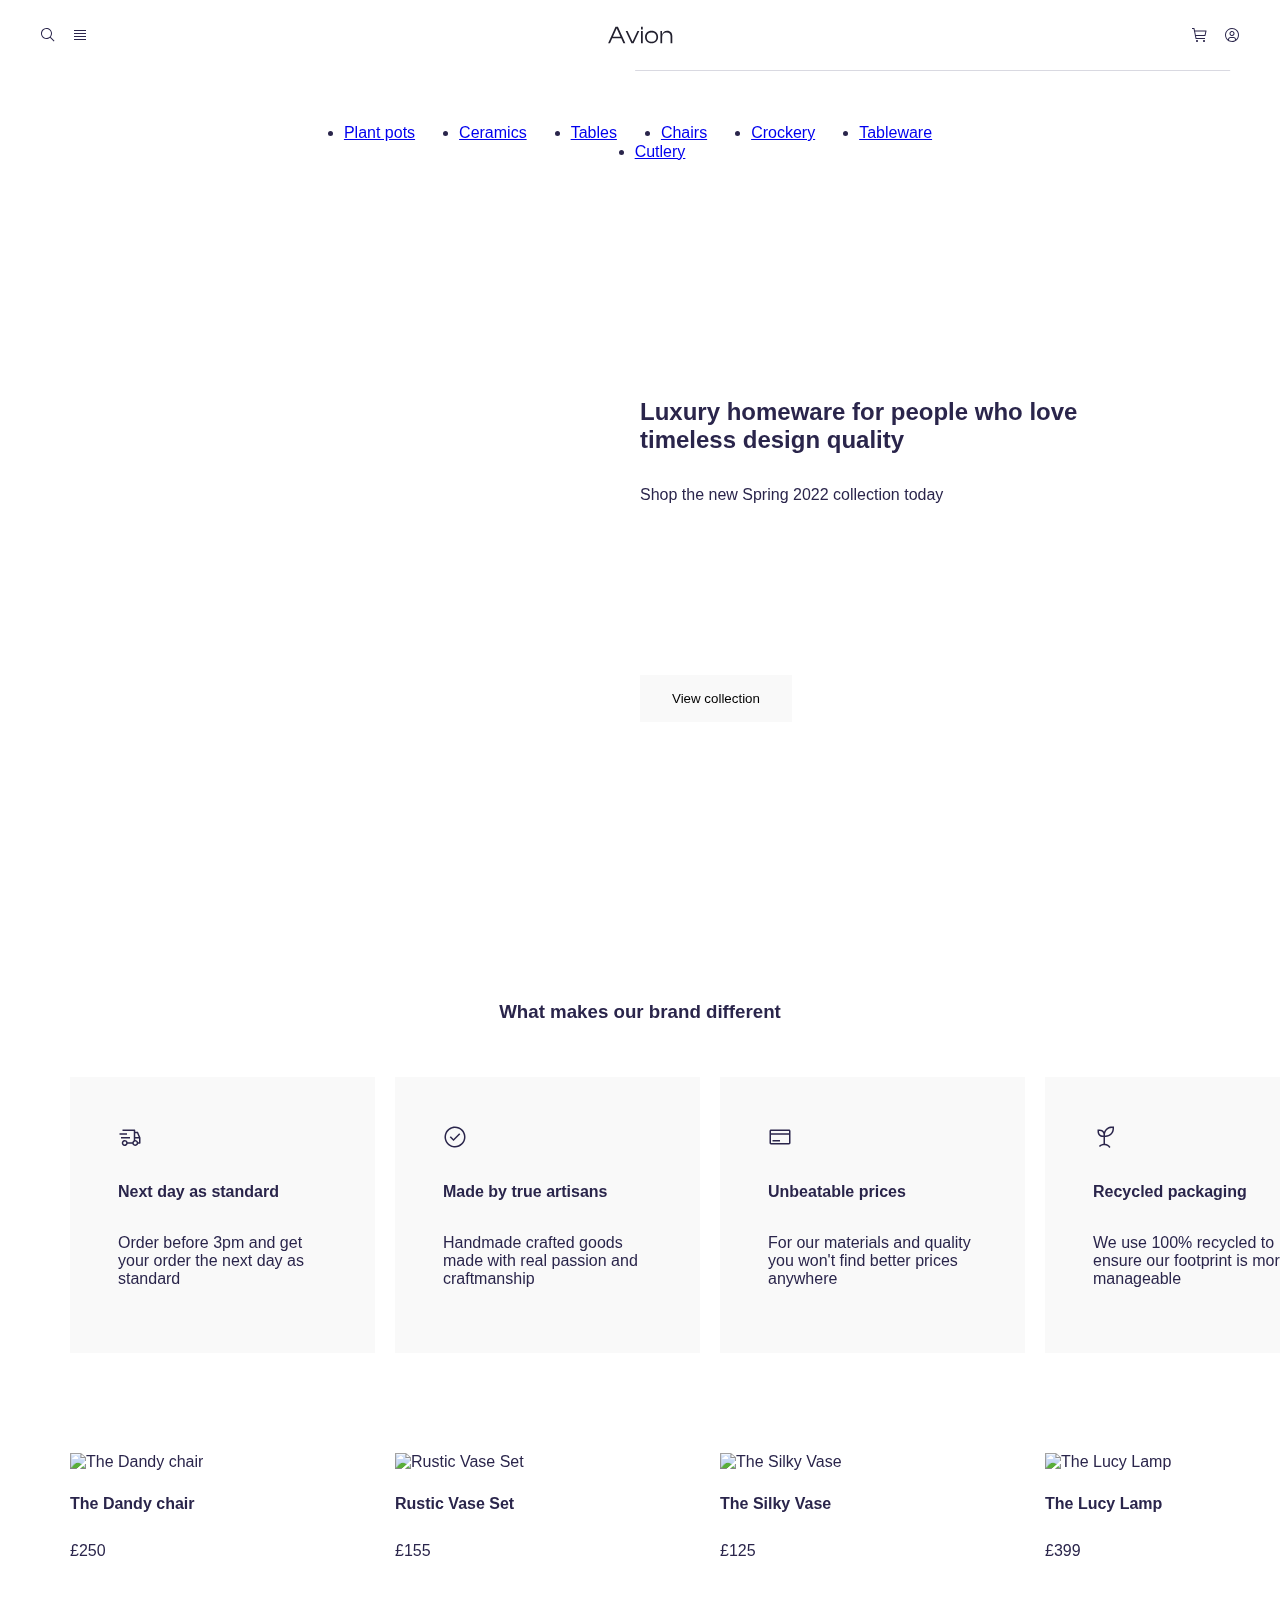
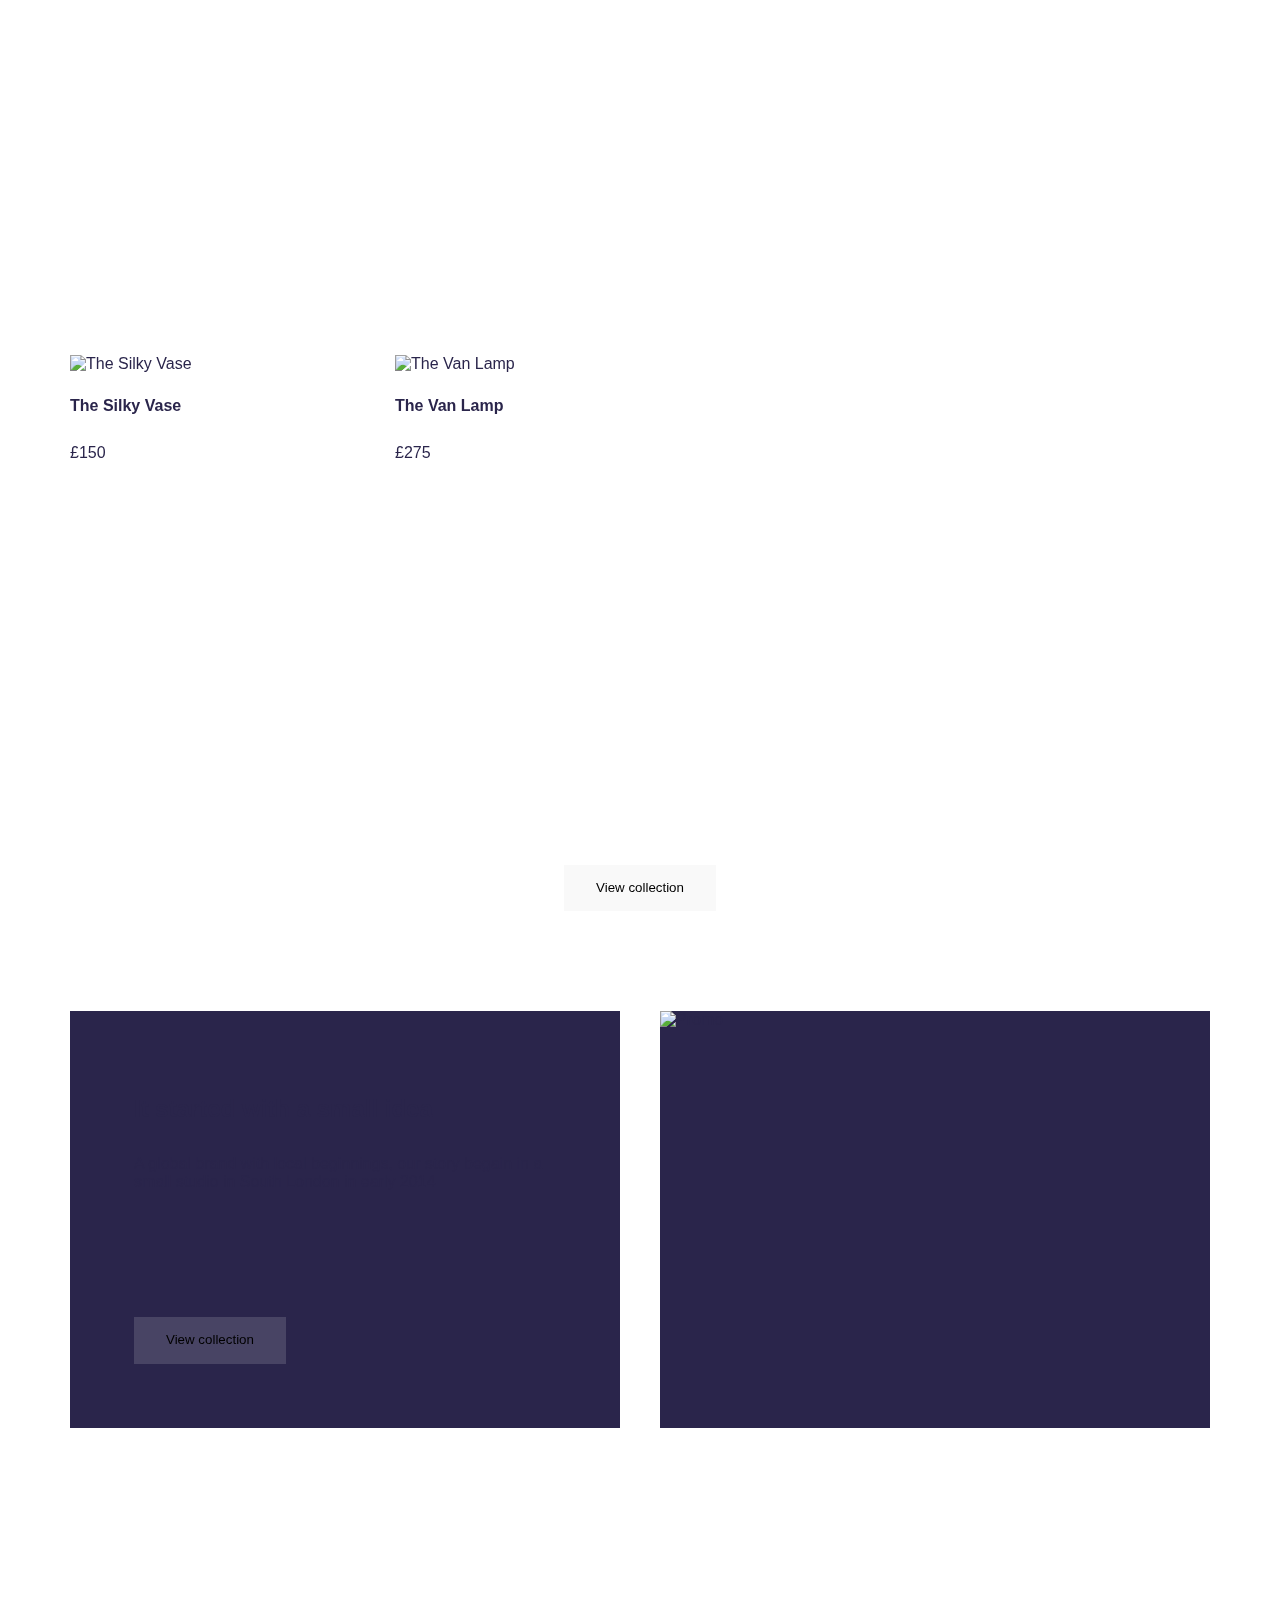
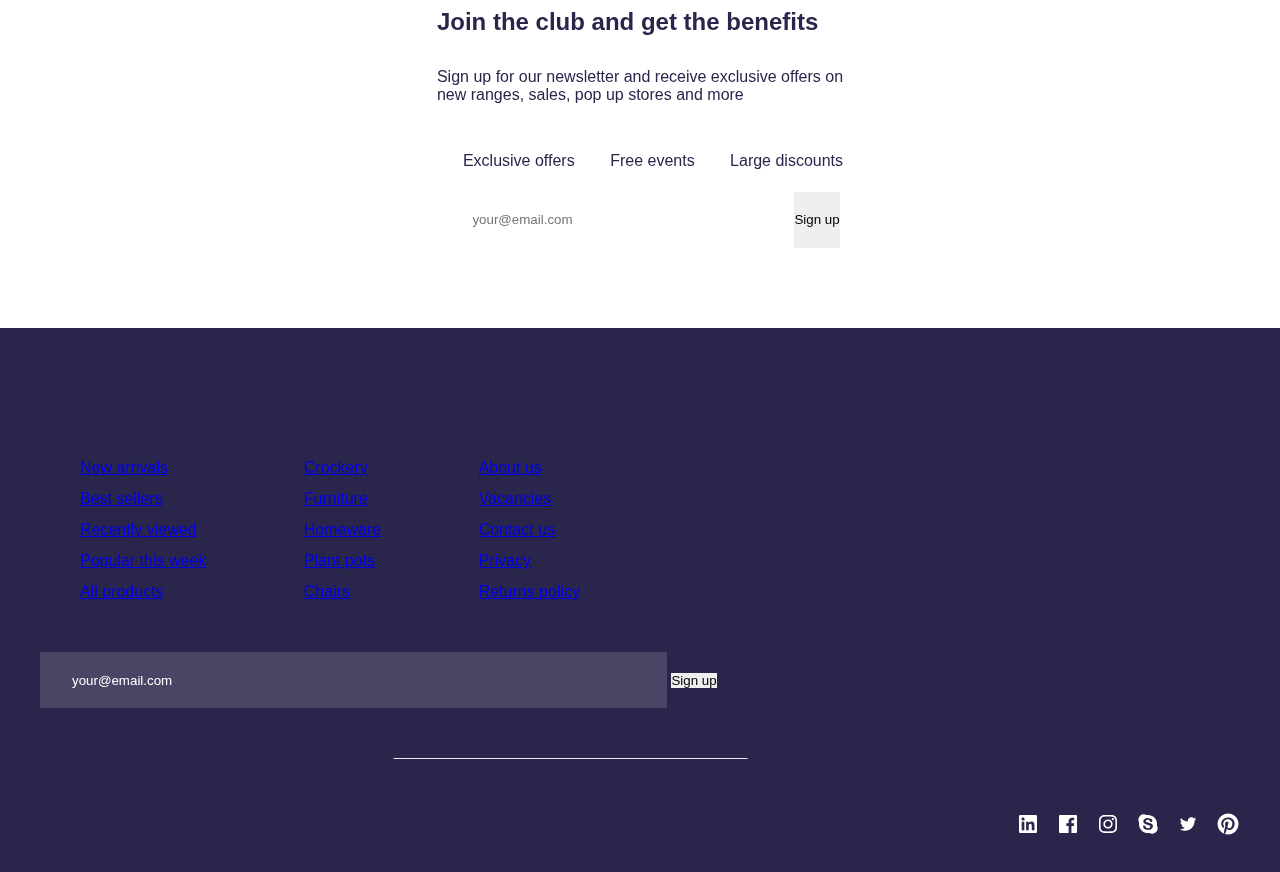
==== commit 47595a24: "Update" ====
--- a/index.html
+++ b/index.html
@@ -44,7 +44,7 @@
           </a>
         </nav>
 
-        <a class="top-nav__link" href="index.html" title="Home">
+        <a class="top-nav__link" href="/html/index.html" title="Home">
           <svg width="65" height="30" viewBox="0 0 64 18" fill="none" xmlns="http://www.w3.org/2000/svg">
             <path
               d="M1.992 17L4.152 12.272H12.984L15.144 17H17.064L9.768 0.92H7.392L0.12 17H1.992ZM7.608 4.64L8.472 2.552H8.616L9.504 4.64L12.288 10.736H4.848L7.608 4.64ZM25.1717 17L30.8357 5.144H28.9877L24.2117 15.32H24.0677L19.2677 5.144H17.4197L23.0837 17H25.1717ZM34.2221 3.632V0.92H32.5181V3.632H34.2221ZM34.2221 17V5.144H32.5181V17H34.2221ZM42.8964 17.24C46.7844 17.24 49.3524 14.672 49.3524 11.072C49.3524 7.472 46.7844 4.904 42.8964 4.904C39.0324 4.904 36.4644 7.472 36.4644 11.072C36.4644 14.672 39.0324 17.24 42.8964 17.24ZM42.8964 15.704C39.6324 15.704 38.1444 13.952 38.1444 11.072C38.1444 8.216 39.6324 6.44 42.8964 6.44C46.1604 6.44 47.6724 8.216 47.6724 11.072C47.6724 13.952 46.1604 15.704 42.8964 15.704ZM53.3237 17V11.264C53.3237 8.216 54.8357 6.464 57.7157 6.464C60.4277 6.464 61.6037 7.88 61.6037 10.328V17H63.3077V10.088C63.3077 7.28 61.6517 4.904 58.3157 4.904C55.3637 4.904 53.6837 6.848 53.2757 8.864H53.1557V5.144H51.6197V17H53.3237Z"
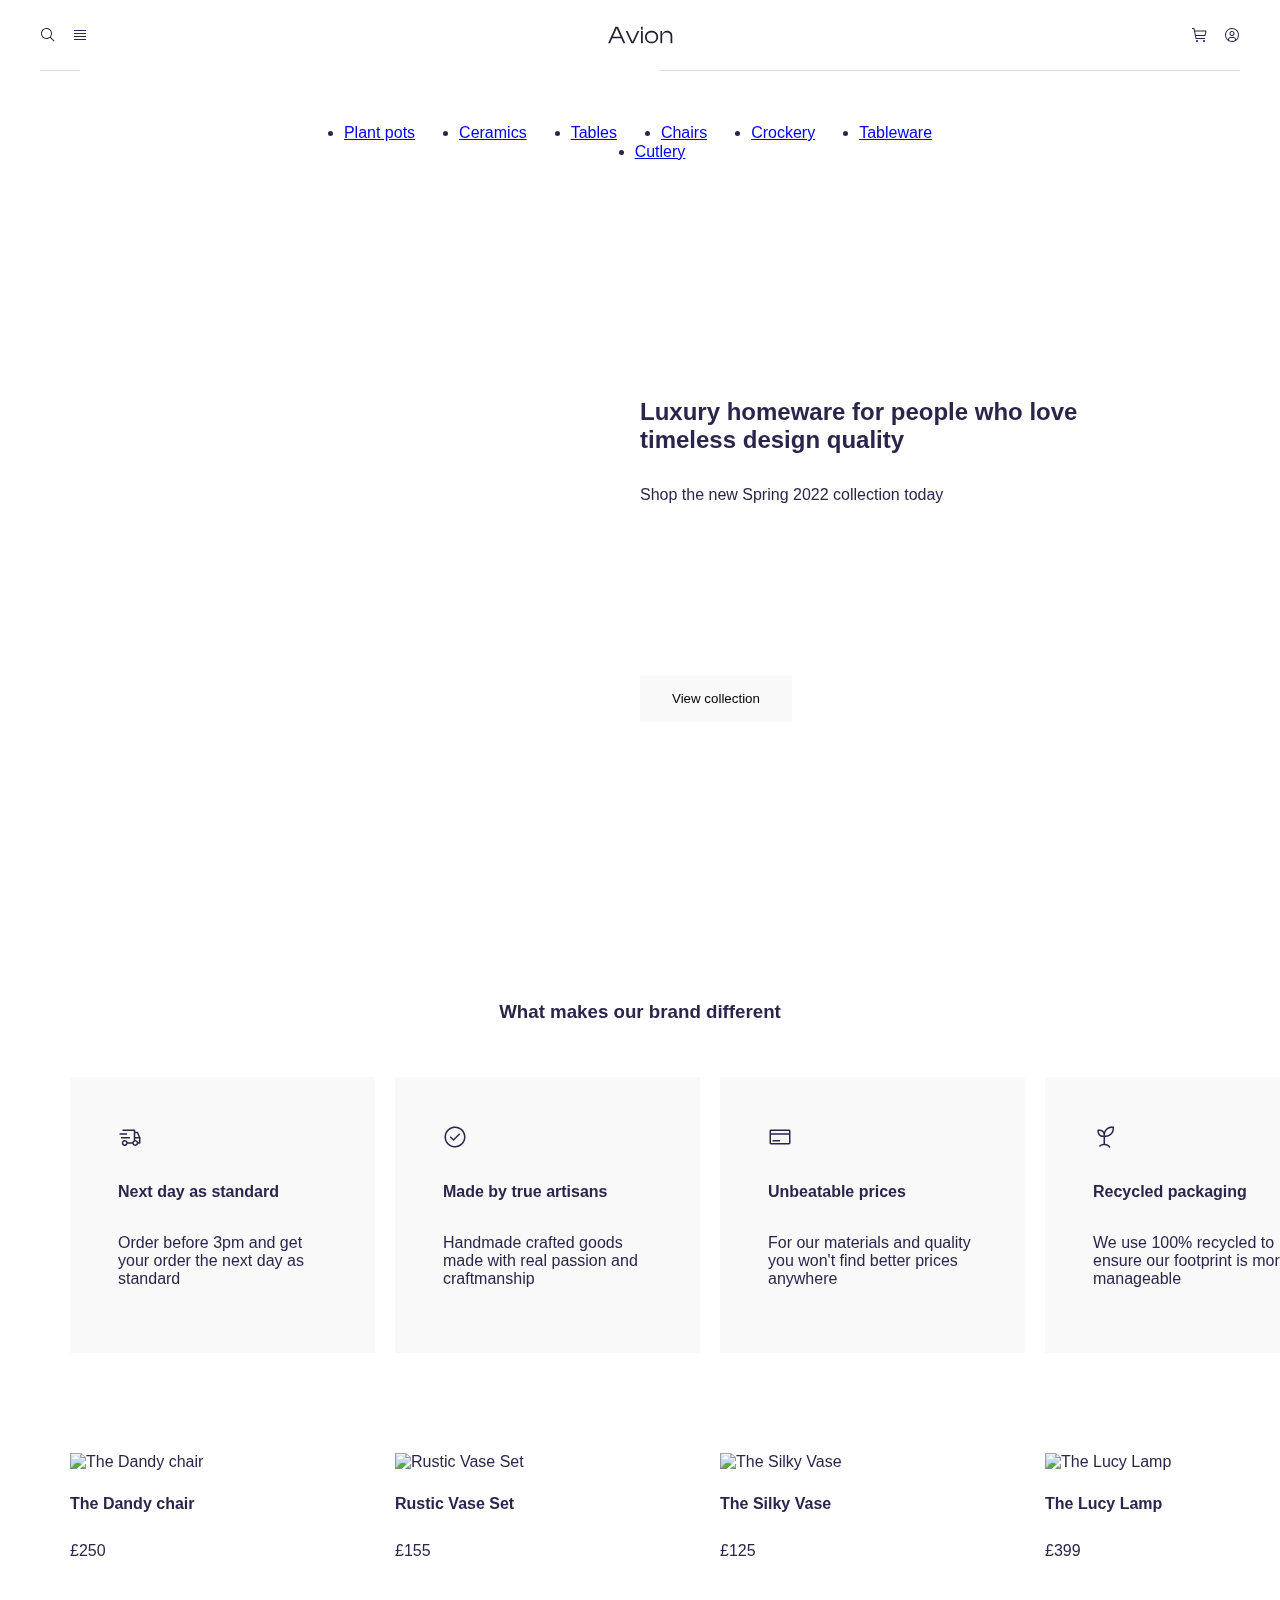
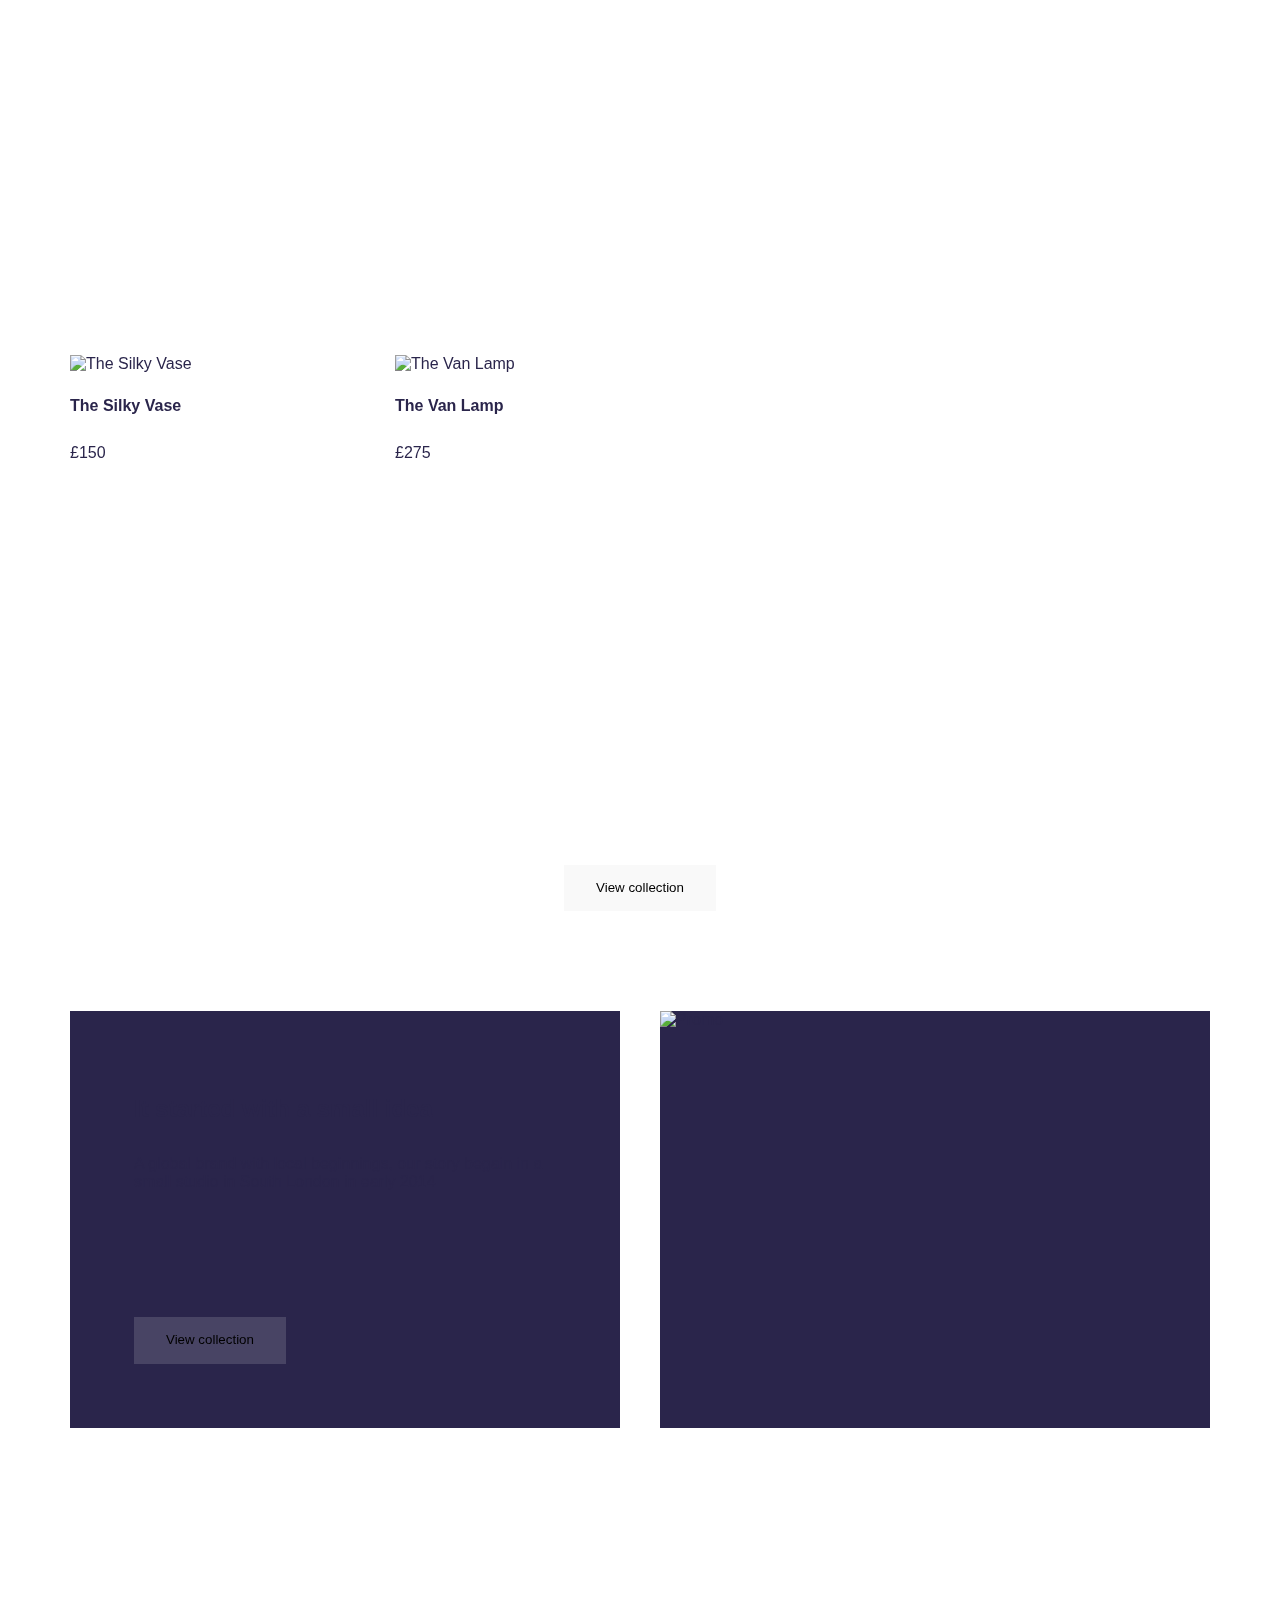
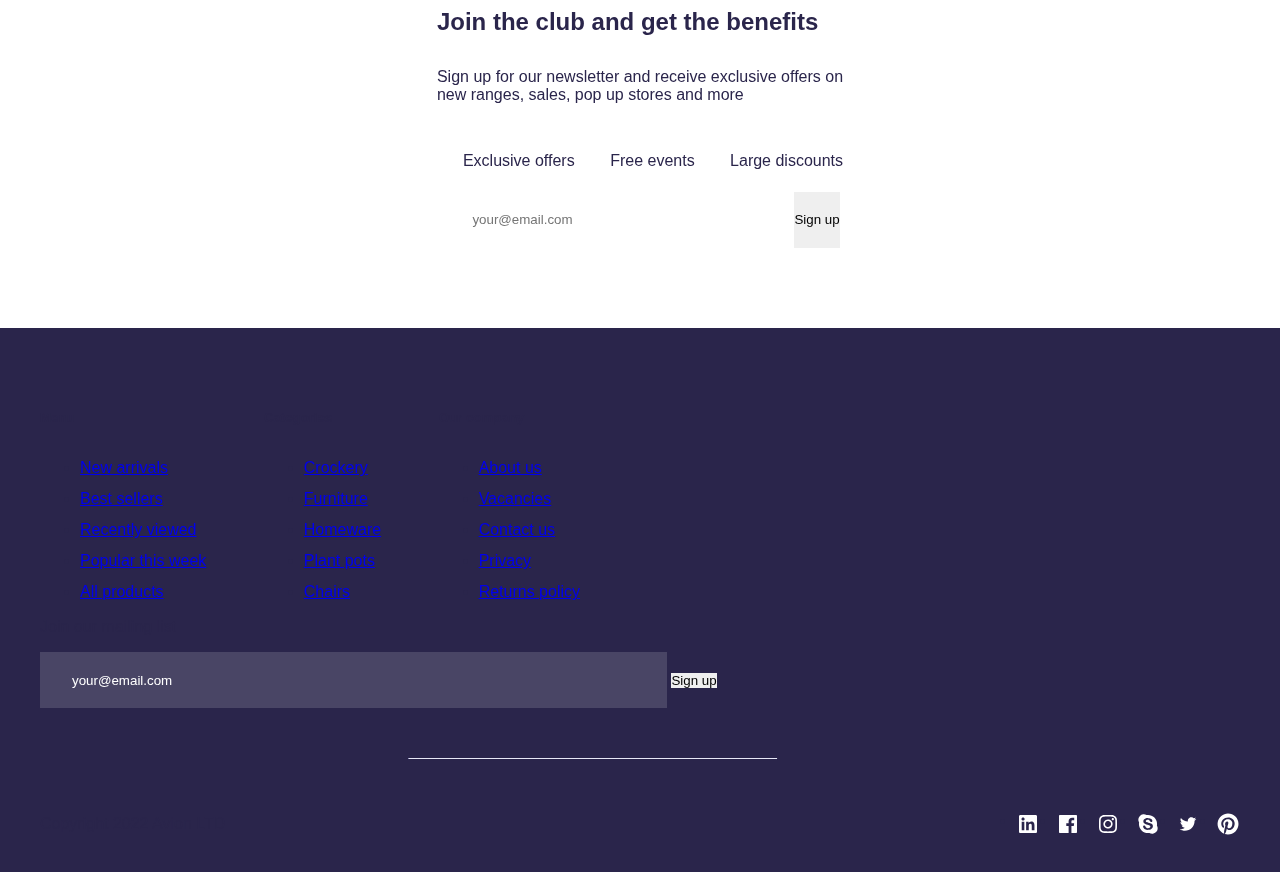
==== commit 8dda553c: "Update index.html" ====
--- a/index.html
+++ b/index.html
@@ -9,9 +9,9 @@
   <link href="https://api.fontshare.com/v2/css?f[]=satoshi@400&f[]=clash-display@400&display=swap" rel="stylesheet" />
   <link rel="shortcut icon" href="/img/ico/ico.ico" type="image/x-icon">
 
-  <link rel="stylesheet" href="/css/style.css">
-  <link rel="stylesheet" href="/css/fonts.css">
-  <link rel="stylesheet" href="/css/responsive.css">
+  <link rel="stylesheet" href="css/style.css">
+  <link rel="stylesheet" href="css/fonts.css">
+  <link rel="stylesheet" href="css/responsive.css">
 
   <!-- <script>function addClass(A) { document.documentElement.classList.add(A) } var avif = new Image; function check_webp_feature(a) { var e = new Image; e.onload = function () { var A = 0 < e.width && 0 < e.height; a(A) }, e.onerror = function () { a(!1) }, e.src = "[data-uri]" } avif.src = "[data-uri]", avif.onload = function () { addClass("avif") }, avif.onerror = function () { check_webp_feature(function (A) { return addClass(A ? "webp" : "fallback") }) };</script> -->
 
